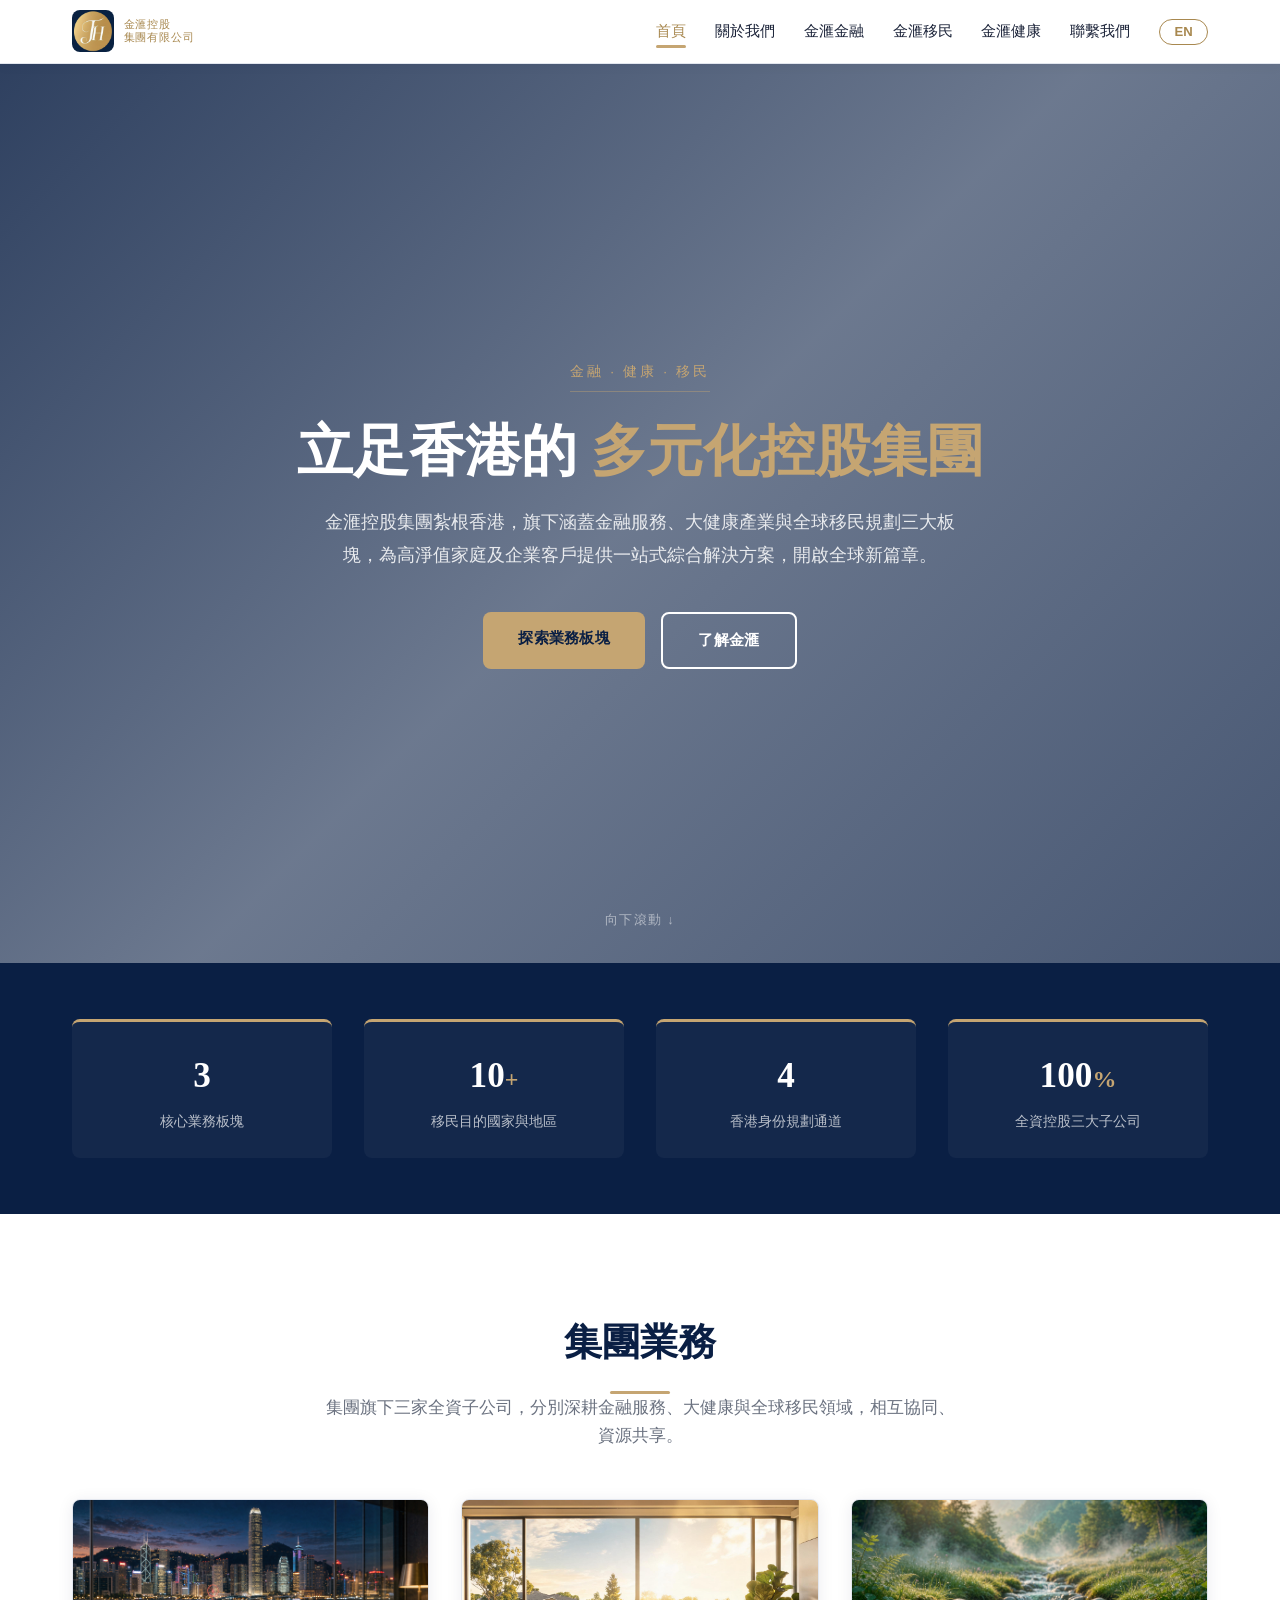
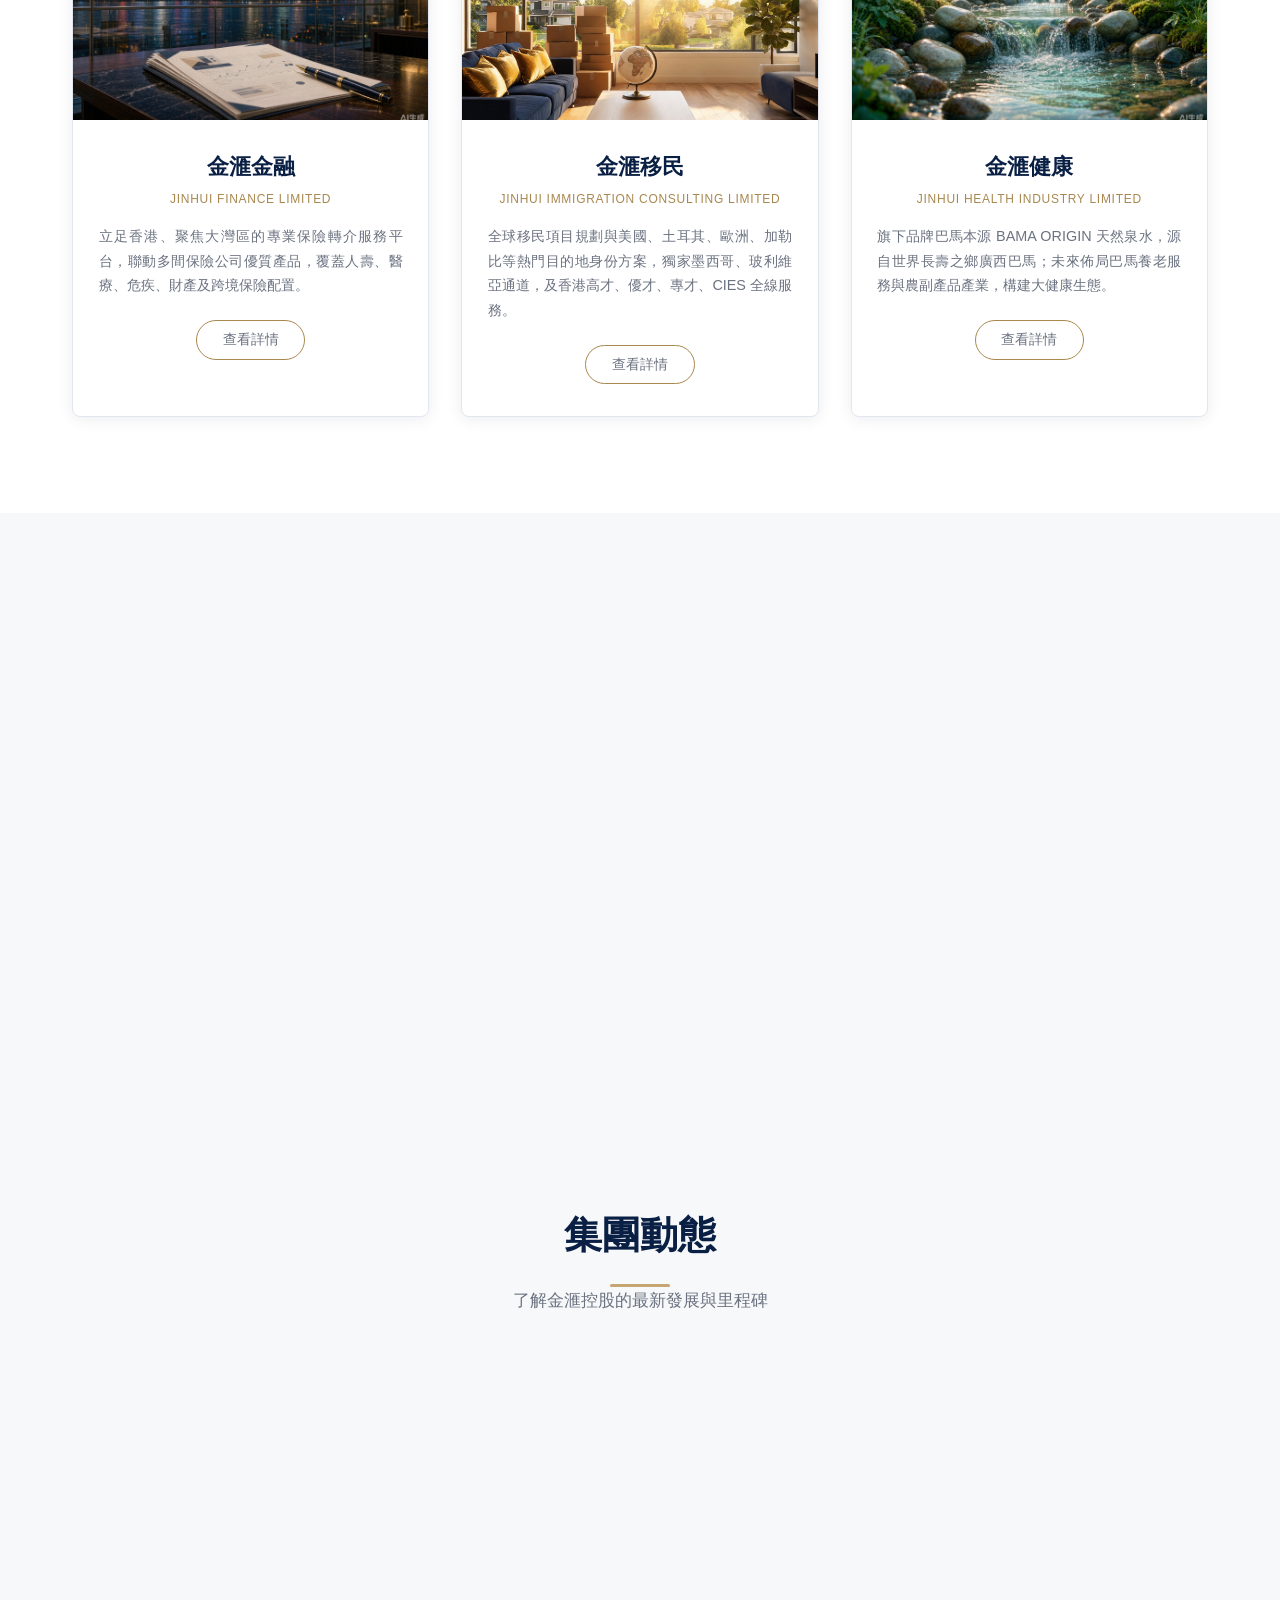
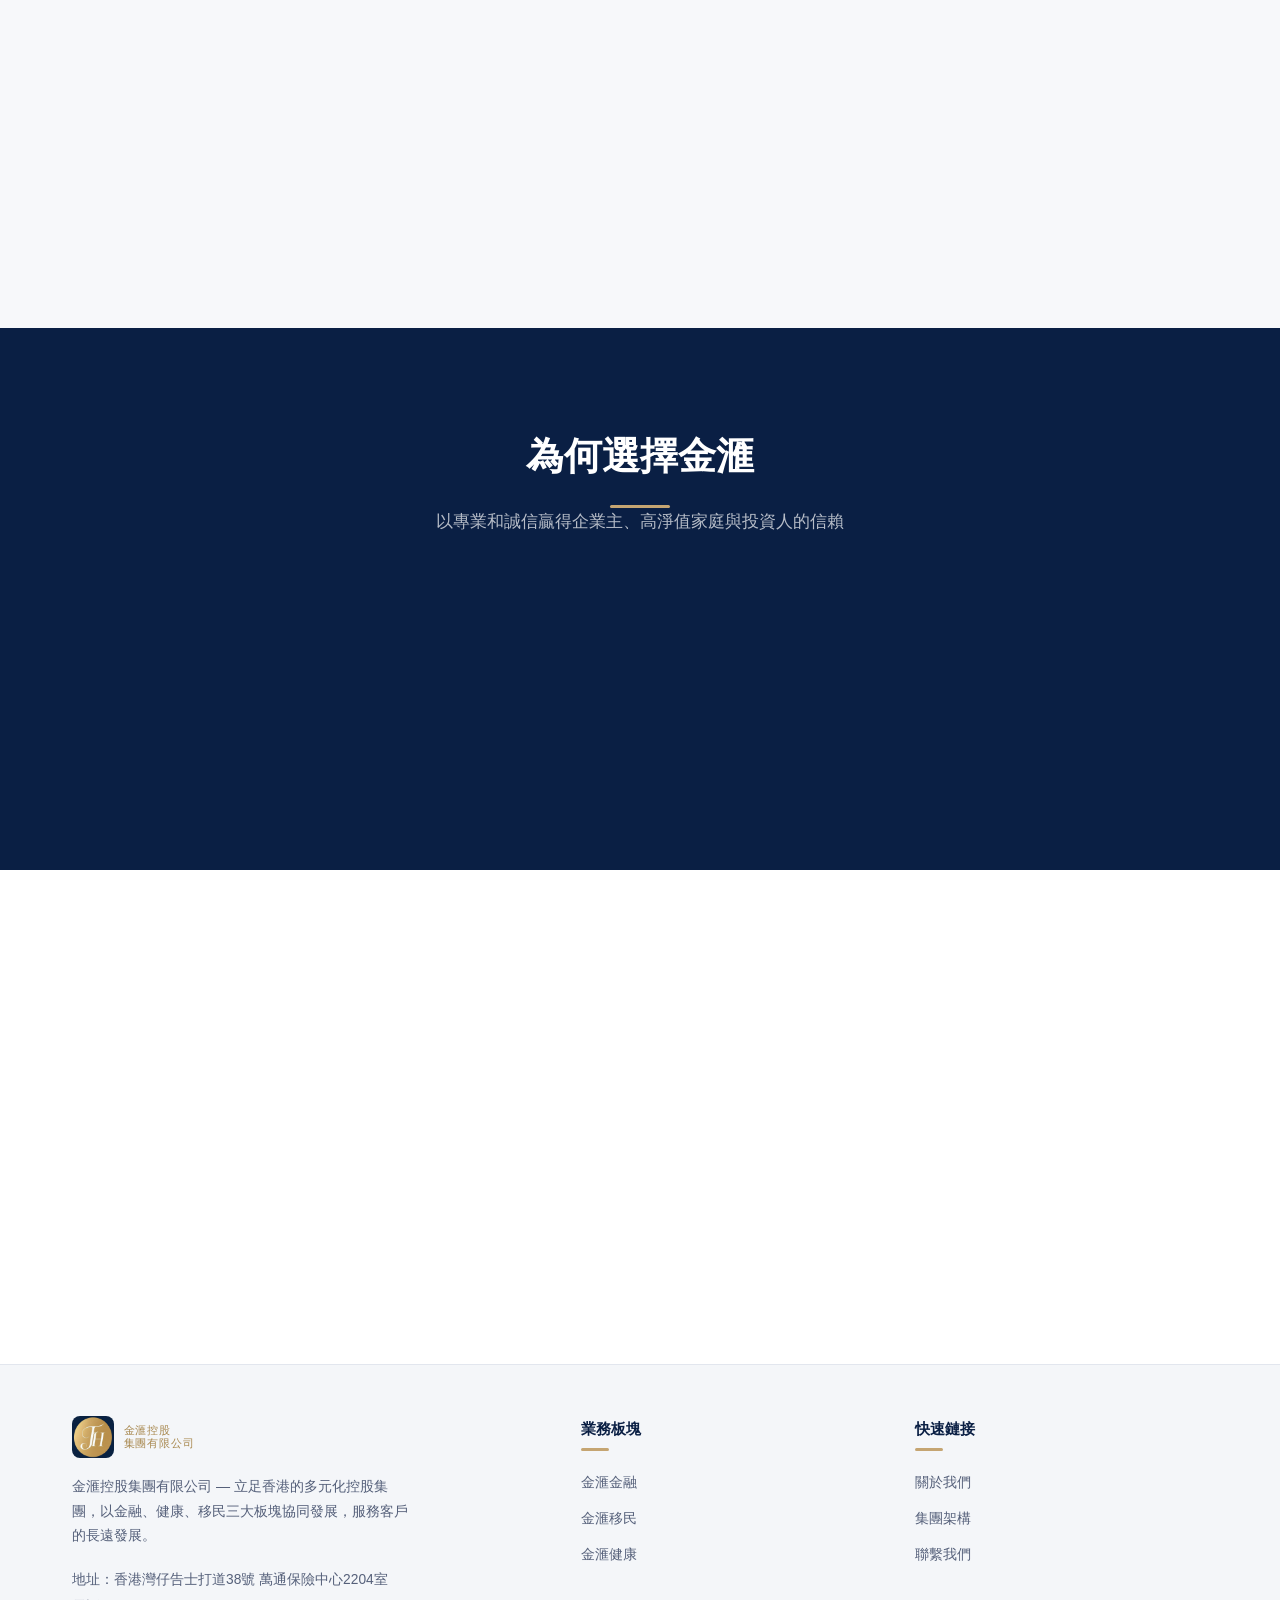
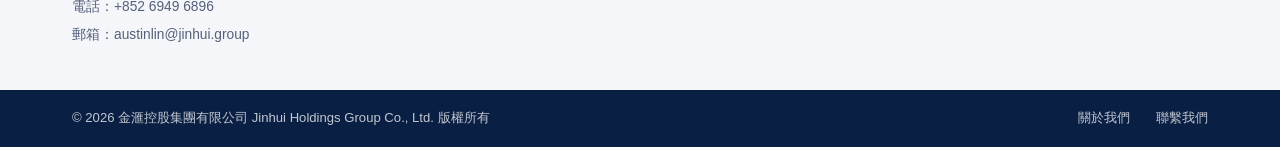
==== index.html @ 1ef228b9 "feat: publish Jinhui Holdings corporate website Prepare the static site and custom-domain metadata f" ====
<!DOCTYPE html>
<html lang="zh-Hant" data-page-node-id="uGLa8tDLv6JoZlvTB8AMce">
<head data-page-node-id="sIThZr8ykUpXC6lJ5E6RTd">
<meta charset="UTF-8" data-page-node-id="OpcuFW7RSFsx7SazGzIePN">
<meta name="viewport" content="width=device-width, initial-scale=1.0" data-page-node-id="iFsOTmeoAn18Ee1J8ocRSH">
<title>金滙控股集團有限公司 Jinhui Holdings Group Co., Ltd</title>
<meta name="description" content="金滙控股集團 — 立足香港的多元化控股集團，業務涵蓋金融服務、大健康產業與全球移民規劃三大板塊。" data-page-node-id="toqdz9mCPN5pNHMseSNE9O">
<link rel="stylesheet" href="css/style.css" data-page-node-id="P69vdYE9tVbKrs77aWZ13M">
<link rel="icon" type="image/png" sizes="32x32" href="assets/favicon-32.png">
<link rel="icon" type="image/png" sizes="64x64" href="assets/favicon-64.png">
<link rel="apple-touch-icon" href="assets/apple-touch-icon.png">
</head>
<body data-page-node-id="xwM1LzNZAEJGOUsFLOiJhd">

<nav id="navbar" data-page-node-id="5AGAqA4NEm65fIRV4eqYa8">
  <div class="nav-inner" data-page-node-id="Q4SFG142i09sMaBSEH30yJ">
    <a href="index.html" class="logo" data-page-node-id="TWxOGmI8LuBp9HWwwAEkdD">
      <div class="logo-icon" data-page-node-id="tERaWAt8GdGIelnK71XPI1"><img src="assets/logo-emblem.png" alt="JH"></div>
      <div class="logo-text" data-page-node-id="d1RWGmSPQUZA1JxnPerfBv">
        <span data-zh="金滙控股" data-en="Jinhui Holdings" data-page-node-id="Bzpf0Xbw1pGz30rTTZ1tq6">金滙控股</span>
        <span data-zh="集團有限公司" data-en="GROUP CO., LIMITED" data-page-node-id="AAqKoHzroIvZ4HREJlAhbs">集團有限公司</span>
      </div>
    </a>
    <ul class="nav-links" id="navLinks" data-page-node-id="4bba9GugNqxRmXWdblFXL6">
      <li data-page-node-id="Gyc3gZGV0AATTy3pELWboX"><a href="index.html" class="active" data-zh="首頁" data-en="Home" data-page-node-id="lERYRIFpwZZwLcZ80Eagep">首頁</a></li>
      <li data-page-node-id="McOYcMztBRG4FgfES4bHiW"><a href="about.html" data-zh="關於我們" data-en="About" data-page-node-id="yjTdoGD6CKMfmxgTtablPI">關於我們</a></li>
      <li data-page-node-id="Q6eUwrictcIhRH6MilZlx4"><a href="finance.html" data-zh="金滙金融" data-en="Finance" data-page-node-id="WYh9iXsNaxNlvlrwwcopiz">金滙金融</a></li>
      <li data-page-node-id="teoqAwb85GsWuSbt01ZzoL"><a href="immigration.html" data-zh="金滙移民" data-en="Immigration" data-page-node-id="vE4VD9sTIjKJqoUPW5JdB6">金滙移民</a></li>
      <li data-page-node-id="WttsfGX0ZyxirltUWH2AbH"><a href="health.html" data-zh="金滙健康" data-en="Health" data-page-node-id="s4VMbYRdYYF9AYMysC8ag8">金滙健康</a></li>
      <li data-page-node-id="WXC45KPKWBMsQKvRyI1X9W"><a href="contact.html" data-zh="聯繫我們" data-en="Contact" data-page-node-id="fUmw6im7VJ7iQRplTzsQhI">聯繫我們</a></li>
      <li data-page-node-id="KM0Geu5HhPQiLOjLUE5gn1"><button class="lang-toggle" id="langToggle" data-page-node-id="52OU34H12t0mblrQGDoVsJ">EN</button></li>
    </ul>
    <button class="mobile-menu-btn" id="mobileBtn" data-page-node-id="TJ9jw9v3L0fKvtSz02DifR">☰</button>
  </div>
</nav>

<!-- Hero -->
<section class="hero" id="hero" data-page-node-id="gAgbFLXllFgAwEmzysfxH7">
  <div class="hero-bg" data-page-node-id="5hsh4pV781MefE4OLlXWn8"></div>
  <div class="hero-overlay" data-page-node-id="s4jA4yh4eR8WhWmRWQaxpb"></div>
  <div class="hero-content" data-page-node-id="7sOBhrDiX2CahmVT51MfrN">
    <div class="hero-tag" data-zh="金融 · 健康 · 移民" data-en="Finance · Health · Immigration" data-page-node-id="6Yet9OhuRmNTpu2uE9GiDW">金融 · 健康 · 移民</div>
    <h1 data-page-node-id="Vt22zOlSnWPy5oG2VElMHp">
      <span data-zh="立足香港的" data-en="Your Trusted" data-page-node-id="poQWMjtQsGIZMP7Jz1bgQo">立足香港的</span>
      <span class="gold-text" data-zh="多元化控股集團" data-en="Diversified Group" data-page-node-id="0UPw2GwHfIxXhL7ZNPZrO7">多元化控股集團</span>
    </h1>
    <p data-zh="金滙控股集團紮根香港，旗下涵蓋金融服務、大健康產業與全球移民規劃三大板塊，為高淨值家庭及企業客戶提供一站式綜合解決方案，開啟全球新篇章。" data-en="Rooted in Hong Kong, Jinhui Holdings Group spans three core sectors — financial services, health industry, and global immigration planning — delivering one-stop solutions for high-net-worth families and enterprises." data-page-node-id="kAa15uJbPraBPVLpvPZhPI">
      金滙控股集團紮根香港，旗下涵蓋金融服務、大健康產業與全球移民規劃三大板塊，為高淨值家庭及企業客戶提供一站式綜合解決方案，開啟全球新篇章。
    </p>
    <div class="hero-btns" data-page-node-id="aaPBHgqCfF0iRK429fGa2W">
      <a href="#sectors" class="btn btn-gold" data-zh="探索業務板塊" data-en="Our Business" data-page-node-id="UhBYCVewuUcpwWYAAuV0cN">探索業務板塊</a>
      <a href="about.html" class="btn btn-outline" data-zh="了解金滙" data-en="About Us" data-page-node-id="CUCQzTfCxfKJuO6NpBu1t1">了解金滙</a>
    </div>
  </div>
  <div class="hero-scroll" data-zh="向下滾動 ↓" data-en="Scroll Down ↓" data-page-node-id="WLLIobnfd5rVxAl5Eb8J9R">向下滾動 ↓</div>
</section>

<!-- Stats -->
<section class="stats-band" data-page-node-id="Mkw6FIG5iAWXw9JL7kTHDb">
  <div class="container" data-page-node-id="lzGdJkehgqP3LRVNbkudiz">
    <div class="stats-grid" data-page-node-id="bcYxFzRUAkxKSjPUAuyTMq">
      <div class="stat-item fade-up" data-page-node-id="CtZ99CYJPvJJFqDTofOmbu">
        <div class="stat-num" data-page-node-id="FTus3woA6pXTCA2UYWkszR">3</div>
        <div class="stat-label" data-zh="核心業務板塊" data-en="Core Business Sectors" data-page-node-id="9qS82adkJjL2rW1QkADCd0">核心業務板塊</div>
      </div>
      <div class="stat-item fade-up" data-page-node-id="fIwPrNKYtGv9ogI18QAQ4r">
        <div class="stat-num" data-page-node-id="kkv2fqpgoJHA4bTDBuKH4Y">10<span data-page-node-id="uP3dObCF6JKAFLv6jG3nSA">+</span></div>
        <div class="stat-label" data-zh="移民目的國家與地區" data-en="Immigration Destinations" data-page-node-id="h8DkYEMhHWllcsFvnQCTCr">移民目的國家與地區</div>
      </div>
      <div class="stat-item fade-up" data-page-node-id="TrlHycfGwbtTzd1E20rA32">
        <div class="stat-num" data-page-node-id="nIvgZEUziqwOCrrVa21chv">4</div>
        <div class="stat-label" data-zh="香港身份規劃通道" data-en="Hong Kong Identity Routes" data-page-node-id="jOURpp7RaSQWzBr039ISSy">香港身份規劃通道</div>
      </div>
      <div class="stat-item fade-up" data-page-node-id="04cE2qziUB3TcGcilxUCQ4">
        <div class="stat-num" data-page-node-id="WwiyaI3bEF29JEBzZ7Dn2k">100<span data-page-node-id="wSjIHezmXC7dFkof7ywTSB">%</span></div>
        <div class="stat-label" data-zh="全資控股三大子公司" data-en="Wholly-Owned Subsidiaries" data-page-node-id="doSFaOkAhjy2OMK1zMi6bu">全資控股三大子公司</div>
      </div>
    </div>
  </div>
</section>

<!-- 三大板塊（金控式業務圖卡） -->
<section class="section" id="sectors" data-page-node-id="NoJ7XpeUqaE9fGV0SBKz70">
  <div class="container" data-page-node-id="tTSa78fAkENHBXWdPs4t8d">
    <h2 class="section-title" data-zh="集團業務" data-en="Our Business" data-page-node-id="UZXBW9TSX9ULsKygIn1pnv">集團業務</h2>
    <div class="gold-line" data-page-node-id="5HHF83j16RJcBQwLaLirqh"></div>
    <p class="section-subtitle" data-zh="集團旗下三家全資子公司，分別深耕金融服務、大健康與全球移民領域，相互協同、資源共享。" data-en="Three wholly-owned subsidiaries, each a specialist in its field — finance, health, and global immigration — working in synergy." data-page-node-id="k0ZGmyo8TzbTBsbObYqG9G">
      集團旗下三家全資子公司，分別深耕金融服務、大健康與全球移民領域，相互協同、資源共享。
    </p>
    <div class="grid-3" data-page-node-id="L7aSxys3ZUw3ZF0CRRDTPD">
      <a href="finance.html" class="sector-card fade-up" data-page-node-id="OpHfPq5IBvgbtjxh6dTv1W">
        <div class="sector-img" data-page-node-id="EprNqJ7KzbC5JFyStgJgQu"><img src="assets/sector_finance.jpg" alt="金滙金融" data-page-node-id="rwMaFH1TatbcS5TrXdPNaF"></div>
        <div class="sector-body" data-page-node-id="K4OvFdFPBvwLuNXu0qkxSp">
          <h3 data-zh="金滙金融" data-en="Jinhui Finance" data-page-node-id="hZPbMiqDq9NUDBlgFZPpUp">金滙金融</h3>
          <div class="sub-en" data-page-node-id="EiwBtiuQT1rl9CWHnkf6WZ">JINHUI FINANCE LIMITED</div>
          <p data-zh="立足香港、聚焦大灣區的專業保險轉介服務平台，聯動多間保險公司優質產品，覆蓋人壽、醫療、危疾、財產及跨境保險配置。" data-en="A professional insurance referral platform rooted in Hong Kong and focused on the Greater Bay Area, covering life, medical, critical illness, property, and cross-border insurance." data-page-node-id="PDuMkfxsltiLxJH2gj4Gzd">
            立足香港、聚焦大灣區的專業保險轉介服務平台，聯動多間保險公司優質產品，覆蓋人壽、醫療、危疾、財產及跨境保險配置。
          </p>
          <span class="sector-btn" data-zh="查看詳情" data-en="View Details" data-page-node-id="R7QOTJArGf3XzxaCYNsajy">查看詳情</span>
        </div>
      </a>
      <a href="immigration.html" class="sector-card fade-up" data-page-node-id="grgFTv5xbxlp5yP0ucAcaA">
        <div class="sector-img" data-page-node-id="htdo1WrlC1pxvrNekCWEBm"><img src="assets/sector_immigration.jpg" alt="金滙移民" data-page-node-id="Va85eevVwXjbZtJ5Vr7odg"></div>
        <div class="sector-body" data-page-node-id="Cgykhw0Xw9itpWY9iPxzl4">
          <h3 data-zh="金滙移民" data-en="Jinhui Immigration" data-page-node-id="Ymtaw6gbagv5w7k0Mv1LCH">金滙移民</h3>
          <div class="sub-en" data-page-node-id="i6byFl2073P3ecz8GuIFcE">JINHUI IMMIGRATION CONSULTING LIMITED</div>
          <p data-zh="全球移民項目規劃與美國、土耳其、歐洲、加勒比等熱門目的地身份方案，獨家墨西哥、玻利維亞通道，及香港高才、優才、專才、CIES 全線服務。" data-en="Global immigration programs covering the US, Turkey, Europe, and the Caribbean, exclusive Mexico and Bolivia routes, plus full Hong Kong talent schemes including Top Talent, QMAS, ASM, and CIES." data-page-node-id="s7InoSVVQzlAoW70C5ISgI">
            全球移民項目規劃與美國、土耳其、歐洲、加勒比等熱門目的地身份方案，獨家墨西哥、玻利維亞通道，及香港高才、優才、專才、CIES 全線服務。
          </p>
          <span class="sector-btn" data-zh="查看詳情" data-en="View Details" data-page-node-id="k8TUFlTsZr4lQ99GOvFjaL">查看詳情</span>
        </div>
      </a>
      <a href="health.html" class="sector-card fade-up" data-page-node-id="880h1WWQq3U72T85GtHSax">
        <div class="sector-img" data-page-node-id="kokXNr5f52hAKnSBBreWxf"><img src="assets/sector_health.jpg" alt="金滙健康" data-page-node-id="kpzwJiqjwt6Fb4LMMvGWXB"></div>
        <div class="sector-body" data-page-node-id="8EFJdtN9j8dRySwjnoup2S">
          <h3 data-zh="金滙健康" data-en="Jinhui Health" data-page-node-id="2vLAGQ1gVcN3v4vgS52Lui">金滙健康</h3>
          <div class="sub-en" data-page-node-id="xXQUAg3A5yF7VPVDJ8IUva">JINHUI HEALTH INDUSTRY LIMITED</div>
          <p data-zh="旗下品牌巴馬本源 BAMA ORIGIN 天然泉水，源自世界長壽之鄉廣西巴馬；未來佈局巴馬養老服務與農副產品產業，構建大健康生態。" data-en="Home of BAMA ORIGIN natural spring water from Bama, Guangxi — the world's longevity village. Building a comprehensive health ecosystem with elderly care and local produce." data-page-node-id="Azhrt5jr4vzb4R7iYAg1bQ">
            旗下品牌巴馬本源 BAMA ORIGIN 天然泉水，源自世界長壽之鄉廣西巴馬；未來佈局巴馬養老服務與農副產品產業，構建大健康生態。
          </p>
          <span class="sector-btn" data-zh="查看詳情" data-en="View Details" data-page-node-id="reeckwBWkfOFw3EgsxMdW8">查看詳情</span>
        </div>
      </a>

    </div>
  </div>
</section>

<!-- 關於金滙 -->
<section class="section about" id="about" data-page-node-id="3EihVSI54hDnQGep3TqXlx">
  <div class="container" data-page-node-id="kQre83oMFMKIBeRiP1V08n">
    <div class="about-grid" data-page-node-id="7txOCul0tjzLzP31VIVRNC">
      <div class="about-img fade-up" data-page-node-id="21sLdcBwtz35fFonywCncP">
        <img src="assets/about_2240x1680.jpg" alt="Jinhui Holdings" data-page-node-id="nk8K9DHPcxDZFMWEXKOk2A">
      </div>
      <div class="about-text fade-up" data-page-node-id="pmjb0BER2uDuCUcS3QYntF">
        <h2 data-zh="關於金滙控股" data-en="About Jinhui Holdings" data-page-node-id="mQny2F0MxATmEUgocHq72c">關於金滙控股</h2>
        <div class="gold-line" style="margin-left:0;" data-page-node-id="j62KCMdyjwufVvFawmniFE"></div>
        <p data-zh="金滙控股集團有限公司總部位於香港，是一家多元化控股集團，全資控股金滙金融、金滙移民諮詢、金滙健康產業三大子公司，實現統一戰略、專業經營。" data-en="Headquartered in Hong Kong, Jinhui Holdings Group Co., Ltd is a diversified holding group wholly owning three subsidiaries — Jinhui Finance, Jinhui Immigration Consulting, and Jinhui Health Industry." data-page-node-id="7x8IRaD0zVwjjHynUVGFx2">
          金滙控股集團有限公司總部位於香港，是一家多元化控股集團，全資控股金滙金融、金滙移民諮詢、金滙健康產業三大子公司，實現統一戰略、專業經營。
        </p>
        <p data-zh="我們以金融保障財富、以健康守護生活、以移民連接世界，秉持「誠信為本、專業至上」的服務理念，為客戶創造長遠價值。" data-en="Safeguarding wealth through finance, protecting life through health, and connecting the world through immigration — guided by integrity and professionalism to create lasting value." data-page-node-id="xsd9jEkEEMzHOWnoNEnJzh">
          我們以金融保障財富、以健康守護生活、以移民連接世界，秉持「誠信為本、專業至上」的服務理念，為客戶創造長遠價值。
        </p>
        <a href="about.html" class="btn btn-navy" style="margin-top:1rem;" data-zh="更多關於集團" data-en="More About Us" data-page-node-id="DaFUe5EJZ1I6hXss0BB8a0">更多關於集團</a>
      </div>
    </div>
  </div>
</section>

<!-- 集團動態 -->
<section class="section news-section" data-page-node-id="TSLoqD3UF6dURo894AH8zp">
  <div class="container" data-page-node-id="lrCmtY3oU2zHeFD7ExJtkt">
    <h2 class="section-title" data-zh="集團動態" data-en="Group News" data-page-node-id="RqTM9CRkCvbRcKue7nFrKJ">集團動態</h2>
    <div class="gold-line" data-page-node-id="GkDCI5MAxccXCQCQHKy1ja"></div>
    <p class="section-subtitle" data-zh="了解金滙控股的最新發展與里程碑" data-en="Stay updated with the latest developments and milestones of Jinhui Holdings" data-page-node-id="osEdq20WHIo1By1Is82zDW">了解金滙控股的最新發展與里程碑</p>
    <div class="news-grid" data-page-node-id="lOK6a5jmxBknWDGlMDlAdB">
      <a href="javascript:void(0);" class="news-feature fade-up" data-page-node-id="ZV68MyDjSzXTwe8PqS9t7T">
        <div class="news-img" data-page-node-id="vuN8UJjlAXk7FI56r52gZL"><img src="assets/sector_finance.jpg" alt="集團動態" data-page-node-id="M89XbzGvtAmH05WYCurCD0"></div>
        <div class="news-body" data-page-node-id="1WN4g17ydybnHyjaMvoxas">
          <span class="news-date" data-page-node-id="CW3iYF5XJQ1bNc0968PYub">2026-09-01</span>
          <h3 data-zh="金滙控股集團官方網站全新上線，三大板塊協同發展戰略全面呈現" data-en="Jinhui Holdings Group Official Website Launched, Presenting the Three-Sector Synergy Strategy" data-page-node-id="9T9bDGT4kgOwgwpo40hexi">金滙控股集團官方網站全新上線，三大板塊協同發展戰略全面呈現</h3>
          <p data-zh="金滙控股集團官方網站正式改版上線，全面呈現金融服務、大健康產業與全球移民規劃三大板塊的業務佈局與協同發展戰略。" data-en="The official website of Jinhui Holdings Group has been fully revamped, presenting the business layout and synergy strategy across finance, health, and immigration sectors." data-page-node-id="IECjGu6upPcCnKZgy6NZR3">
            金滙控股集團官方網站正式改版上線，全面呈現金融服務、大健康產業與全球移民規劃三大板塊的業務佈局與協同發展戰略。
          </p>
        </div>
      </a>
      <div class="news-list fade-up" data-page-node-id="jCW0jW1eTl0X2BhYgpenyI">
        <a href="javascript:void(0);" class="news-item" data-page-node-id="yhTJXP3TvNfdfhaYkAgjMK">
          <span class="news-item-date" data-page-node-id="ydAfyjB5v5jGXJAfr4kQoz"><b data-page-node-id="buL3zQEHHpaO9KrOnEEcOb">08</b>2026-08</span>
          <span class="news-item-title" data-zh="巴馬本源 BAMA ORIGIN 天然泉水品牌正式發布，開啟大健康產業佈局" data-en="BAMA ORIGIN Natural Spring Water Brand Officially Launched, Kicking Off the Health Industry Layout" data-page-node-id="GFw3IZcahpKxyoABjA6c6u">巴馬本源 BAMA ORIGIN 天然泉水品牌正式發布，開啟大健康產業佈局</span>
        </a>
        <a href="javascript:void(0);" class="news-item" data-page-node-id="psR40tAp9zntX36kFYstmL">
          <span class="news-item-date" data-page-node-id="DCw0B4EuEtleXB0TGUxWZb"><b data-page-node-id="ibQ2YcA5aJ1FbEiqRoeMbX">07</b>2026-07</span>
          <span class="news-item-title" data-zh="香港 CIES 新資本投資者入境計劃服務通道全面開通" data-en="Full Launch of Hong Kong CIES (New Capital Investment Entrant Scheme) Service Channel" data-page-node-id="MBLa6PEDOJFCNl3y2H5jXB">香港 CIES 新資本投資者入境計劃服務通道全面開通</span>
        </a>
        <a href="javascript:void(0);" class="news-item" data-page-node-id="9iuDvQvbFfPLmd2ukWo4gD">
          <span class="news-item-date" data-page-node-id="CDNGf6cOjZqmou4IRVtUyG"><b data-page-node-id="yDwF8fW3l9mVZyumf0Fj66">06</b>2026-06</span>
          <span class="news-item-title" data-zh="金滙移民獨家墨西哥、玻利維亞移民通道正式對外開放" data-en="Exclusive Mexico and Bolivia Immigration Channels Now Open to Clients" data-page-node-id="iRN3bCgGiLJolpQE1PZTUA">金滙移民獨家墨西哥、玻利維亞移民通道正式對外開放</span>
        </a>
        <a href="javascript:void(0);" class="news-item" data-page-node-id="yYhlQ6aZZdKlkqHxqkUItR">
          <span class="news-item-date" data-page-node-id="iYoGXxFk5p9U7of5sAE0YE"><b data-page-node-id="uBoG4JvsFukRU1pP0WEkOE">05</b>2026-05</span>
          <span class="news-item-title" data-zh="金滙金融與多家國際保險公司達成戰略合作，跨境保險配置服務全面升級" data-en="Jinhui Finance Signs Strategic Partnerships with International Insurers, Upgrading Cross-Border Insurance Services" data-page-node-id="CNK2yv7rA06wr6qVk8D7Mz">金滙金融與多家國際保險公司達成戰略合作，跨境保險配置服務全面升級</span>
        </a>
      </div>
    </div>
  </div>
</section>

<!-- 為何選擇金滙 -->
<section class="section why" data-page-node-id="vSiSsiBt0w9dRCsHhOw5cF">
  <div class="container" data-page-node-id="MWj0qDoIjG3dabboCXytH1">
    <h2 class="section-title" data-zh="為何選擇金滙" data-en="Why Choose Jinhui" data-page-node-id="A1kIMVTsxRdz3Q10PxmU0T">為何選擇金滙</h2>
    <div class="gold-line" data-page-node-id="iAG3GMbpXJlK6EbBLfLE0f"></div>
    <p class="section-subtitle" data-zh="以專業和誠信贏得企業主、高淨值家庭與投資人的信賴" data-en="Earning the trust of entrepreneurs, HNW families, and investors through expertise and integrity" data-page-node-id="ti1cep4qcpfRfHaPQwAksi">
      以專業和誠信贏得企業主、高淨值家庭與投資人的信賴
    </p>
    <div class="why-grid" data-page-node-id="bJhgnilMxW7rdmkZhHmpOn">
      <div class="why-item fade-up" data-page-node-id="Li0Cak53En7EOEVDMMDIc1">
        <div class="why-icon" data-page-node-id="B1qQWldWHbO4FKBV1eYNbe">
          <svg viewBox="0 0 24 24" fill="none" stroke="#c5a572" stroke-width="1.5" data-page-node-id="7cAqsyRPNry7CHlXBLr7tq"><path d="M17 21v-2a4 4 0 00-4-4H5a4 4 0 00-4 4v2" data-page-node-id="RUV1VwL8SDS9LXAeCt2zRy"></path><circle cx="9" cy="7" r="4" data-page-node-id="Gv0s9zQ3BaNLddiBudbnrl"></circle><path d="M23 21v-2a4 4 0 00-3-3.87M16 3.13a4 4 0 010 7.75" data-page-node-id="Kb1L28jfYCTecad97XzBTW"></path></svg>
        </div>
        <h3 data-zh="資深專業團隊" data-en="Senior Expert Team" data-page-node-id="KEQoCa9OHmvKI3n8Zn56wo">資深專業團隊</h3>
        <p data-zh="匯聚金融、保險、移民、健康產業資深從業者，平均從業經驗超過10年，精準把握行業政策與市場趨勢。" data-en="Seasoned professionals from finance, insurance, immigration, and health industries with over 10 years of average experience." data-page-node-id="qT6ouOwacoB74Pd2LZ3FA4">
          匯聚金融、保險、移民、健康產業資深從業者，平均從業經驗超過10年，精準把握行業政策與市場趨勢。
        </p>
      </div>
      <div class="why-item fade-up" data-page-node-id="bHFvCmNgvyG08kNqKvkAgU">
        <div class="why-icon" data-page-node-id="Rte8O46eq3m6DQ4ZQUb1B5">
          <svg viewBox="0 0 24 24" fill="none" stroke="#c5a572" stroke-width="1.5" data-page-node-id="D1pEpaY1dG8737SvTmnxPQ"><path d="M22 11.08V12a10 10 0 11-5.93-9.14" data-page-node-id="u3VplCNg1qUZF1yjvUvyUW"></path><path d="M22 4L12 14.01l-3-3" data-page-node-id="IxBsGDRsFZGqP6to5GoyOu"></path></svg>
        </div>
        <h3 data-zh="一站式全流程" data-en="One-Stop Full Service" data-page-node-id="QJViaQDbqzBH8WKhyIOBYL">一站式全流程</h3>
        <p data-zh="從保險配置、健康生活到身份規劃與海外安家，三大板塊無縫銜接，免去多方協調的繁瑣。" data-en="From insurance, healthy living, to identity planning and overseas settlement — three sectors seamlessly integrated." data-page-node-id="DeiUCTnbpFIleiwI0nPpxp">
          從保險配置、健康生活到身份規劃與海外安家，三大板塊無縫銜接，免去多方協調的繁瑣。
        </p>
      </div>
      <div class="why-item fade-up" data-page-node-id="35xe3lMhTyMF19gvOMuYaO">
        <div class="why-icon" data-page-node-id="f6oVsfCDYGKx9IMI7sqMd6">
          <svg viewBox="0 0 24 24" fill="none" stroke="#c5a572" stroke-width="1.5" data-page-node-id="pQbPe7YFV3ebxH3XWVrlw9"><path d="M12 22s8-4 8-10V5l-8-3-8 3v7c0 6 8 10 8 10z" data-page-node-id="YAeR3OvuKF7gYLf6gsoFK3"></path><path d="M9 12l2 2 4-4" data-page-node-id="iAiEANyjqCxoqF9sxS5CDd"></path></svg>
        </div>
        <h3 data-zh="隱私安全保障" data-en="Privacy &amp; Security" data-page-node-id="LrhHQZS31Ld4cSeiQ4eOGF">隱私安全保障</h3>
        <p data-zh="嚴格遵循香港及國際隱私保護法規，所有客戶資料均採用銀行級加密存儲，全方位守護您的信息安全。" data-en="Strictly complying with Hong Kong and international privacy regulations, with bank-grade encryption safeguarding all client data." data-page-node-id="dD563PiryvTCryhZpBcNsT">
          嚴格遵循香港及國際隱私保護法規，所有客戶資料均採用銀行級加密存儲，全方位守護您的信息安全。
        </p>
      </div>
    </div>
  </div>
</section>

<!-- CTA -->
<section class="section" data-page-node-id="XtKF9kJsHwaQb6Z2EHGl3g">
  <div class="container" data-page-node-id="ruW1hOmBC3rRGJoITSLq6Z">
    <div class="cta-band fade-up" data-page-node-id="s9xh9gwpwE9y8RkJqgTlnq">
      <h2 data-zh="開啟您的全球資產與生活規劃" data-en="Start Your Global Planning Today" data-page-node-id="ok16pkutKDmE1TdTrZYF1f">開啟您的全球資產與生活規劃</h2>
      <p data-zh="無論財富保障、健康生活還是身份規劃，金滙控股為您提供專業、透明、定制化的一站式服務。" data-en="Whether wealth protection, healthy living, or identity planning — Jinhui provides professional, transparent, tailored one-stop services." data-page-node-id="Ub1o7n1KvWouFQqBNnPdiL">
        無論財富保障、健康生活還是身份規劃，金滙控股為您提供專業、透明、定制化的一站式服務。
      </p>
      <a href="contact.html" class="btn btn-gold" data-zh="免費諮詢" data-en="Free Consultation" data-page-node-id="O6GgKiTPhDUwGNarhDalH5">免費諮詢</a>
    </div>
  </div>
</section>

<footer class="site-footer" data-page-node-id="6wJ6P40ZMtrJFVUXhW81m7">
  <div class="container" data-page-node-id="1gPmoXLtdDLB2C3CIV4z9f">
    <div class="footer-grid" data-page-node-id="LXoDosQacA9jV0FZMCnRT6">
      <div class="footer-brand" data-page-node-id="7mS1cGLjbfD3vEEjnGGc0p">
        <a href="index.html" class="logo" data-page-node-id="11INyiksBIba1qDjZ0zVW1">
          <div class="logo-icon" data-page-node-id="EhyXKMBhINTeoEjXiX3zAJ"><img src="assets/logo-emblem.png" alt="JH"></div>
          <div class="logo-text" data-page-node-id="4GHTHCRJrOjq4HRS2c5Fvr">
            <span data-zh="金滙控股" data-en="Jinhui Holdings" data-page-node-id="XmeA8dtMDcb672ee9XX6Tj">金滙控股</span>
            <span data-zh="集團有限公司" data-en="GROUP CO., LIMITED" data-page-node-id="JUsMBbR18bnGWPF7FbLDeu">集團有限公司</span>
          </div>
        </a>
        <p data-zh="金滙控股集團有限公司 — 立足香港的多元化控股集團，以金融、健康、移民三大板塊協同發展，服務客戶的長遠發展。" data-en="Jinhui Holdings Group Co., Ltd — a Hong Kong-based diversified holding group across finance, health, and immigration sectors." data-page-node-id="jlyKsu6VJ9oXjZZezNEbI3">
          金滙控股集團有限公司 — 立足香港的多元化控股集團，以金融、健康、移民三大板塊協同發展，服務客戶的長遠發展。
        </p>
        <ul class="footer-contact" data-page-node-id="eewNlmSSV4NhMstJMzAmDt">
          <li data-zh="地址：香港灣仔告士打道38號 萬通保險中心2204室" data-en="Address: Unit 2204, YF Life Centre, 38 Gloucester Road, Wan Chai, HK" data-page-node-id="PAXfx0XCP1IJv2CS9FTTH2">地址：香港灣仔告士打道38號 萬通保險中心2204室</li>
          <li data-page-node-id="r22rn0PXszDFHerQiQn8pG"><a href="tel:+85269496896" data-zh="電話：+852 6949 6896" data-en="Tel: +852 6949 6896" data-page-node-id="abdSGJR1pBQdjFy6OLZqlR">電話：+852 6949 6896</a></li>
          <li data-page-node-id="aw0XO6oWyTWQ8BJ3RX0SoE"><a href="mailto:austinlin@jinhui.group" data-zh="郵箱：austinlin@jinhui.group" data-en="Email: austinlin@jinhui.group" data-page-node-id="NfND09RsAaZixiEqQqnobm">郵箱：austinlin@jinhui.group</a></li>
        </ul>
      </div>
      <div class="footer-col" data-page-node-id="zHkCWekbT10bKyTMeWUg6f">
        <h4 data-zh="業務板塊" data-en="Business" data-page-node-id="i50oc0iFtnOcAiXvXJ7Djr">業務板塊</h4>
        <ul data-page-node-id="OxQIQZ6Hx3NDaHdvBbqyzC">
          <li data-page-node-id="4rNqWdICaEQZEOWZI27WzG"><a href="finance.html" data-zh="金滙金融" data-en="Jinhui Finance" data-page-node-id="EWL27WT2qqH5piYECbGKh6">金滙金融</a></li>
      <li data-page-node-id="BuX1hQIeKPBzSJNEOkUA5I"><a href="immigration.html" data-zh="金滙移民" data-en="Jinhui Immigration" data-page-node-id="pBW1PEPKTQf08DgaYtz38B">金滙移民</a></li>
      <li data-page-node-id="sK05m3NZpzt6235ZwSrelV"><a href="health.html" data-zh="金滙健康" data-en="Jinhui Health" data-page-node-id="oI6PdPlq12SvUIprJvgHli">金滙健康</a></li>
        </ul>
      </div>
      <div class="footer-col" data-page-node-id="WZ9ixrkdaImLeT4SeEQ5pA">
        <h4 data-zh="快速鏈接" data-en="Quick Links" data-page-node-id="TODvzsURXIyP9JFygnvk6D">快速鏈接</h4>
        <ul data-page-node-id="RUPt8JXrrqZo6CnNCrwIZZ">
          <li data-page-node-id="TESjuF8ur30HaTLACNbHrp"><a href="about.html" data-zh="關於我們" data-en="About Us" data-page-node-id="0j2qG6fWXa7HEx6pMGV9E4">關於我們</a></li>
          <li data-page-node-id="sJ04G6WiOuseuwoxbXqBhs"><a href="about.html#structure" data-zh="集團架構" data-en="Group Structure" data-page-node-id="byZNiVA8AMDKbH7Stqk8qL">集團架構</a></li>
          <li data-page-node-id="udWjviViMzzBu8HjhoAzAI"><a href="contact.html" data-zh="聯繫我們" data-en="Contact Us" data-page-node-id="j3OtPtEZOGEq4Oje063Lck">聯繫我們</a></li>
        </ul>
      </div>
    </div>
  </div>
  <div class="footer-bottom-bar" data-page-node-id="NdVkyURFx4ohgItwfu0Z6q">
    <div class="container footer-bottom-inner" data-page-node-id="GjjHWY4x8twZiDvEDy2QSd">
      <p data-zh="© 2026 金滙控股集團有限公司 Jinhui Holdings Group Co., Ltd. 版權所有" data-en="© 2026 Jinhui Holdings Group Co., Ltd. All Rights Reserved" data-page-node-id="XdzW672obKS6QqSN63nD7R">© 2026 金滙控股集團有限公司 Jinhui Holdings Group Co., Ltd. 版權所有</p>
      <div data-page-node-id="jrDyHFZdkvnCkcrVShljFk">
        <a href="about.html" data-zh="關於我們" data-en="About" data-page-node-id="ur0RJEsoFaKM1hrhMEftng">關於我們</a>
        <a href="contact.html" data-zh="聯繫我們" data-en="Contact" data-page-node-id="yCqECiQOsHIKpOH0wmkkPm">聯繫我們</a>
      </div>
    </div>
  </div>
</footer>

<script src="js/main.js"></script>
</body>
</html>
---- css/style.css ----
/* ============ 金滙控股集團 官網樣式（參照公司草稿設計體系） ============ */
@font-face {
  font-family: 'IBMPlexSerif';
  src: url('../assets/IBMPlexSerif-Regular.ttf') format('truetype');
  font-weight: 400;
}
@font-face {
  font-family: 'IBMPlexSerif';
  src: url('../assets/IBMPlexSerif-Bold.ttf') format('truetype');
  font-weight: 700;
}
@font-face {
  font-family: 'WorkSans';
  src: url('../assets/WorkSans-Regular.ttf') format('truetype');
  font-weight: 400;
}
@font-face {
  font-family: 'WorkSans';
  src: url('../assets/WorkSans-Bold.ttf') format('truetype');
  font-weight: 700;
}

:root {
  --navy: #0a1f44;
  --navy-light: #162a56;
  --navy-lighter: #1e3a6e;
  --gold: #c5a572;
  --gold-light: #d4b88a;
  --gold-dark: #a8884f;
  --bg: #ffffff;
  --bg2: #f7f8fa;
  --bg3: #eef1f6;
  --ink: #1a2238;
  --muted: #6b7280;
  --rule: #e2e6ee;
  --white: #ffffff;
  --font-serif: 'IBMPlexSerif', 'Songti SC', 'STSong', Georgia, serif;
  --font-sans: 'WorkSans', 'PingFang SC', 'Microsoft YaHei', -apple-system, 'Helvetica Neue', sans-serif;
  --max: 1200px;
  --radius: 8px;
  --shadow: 0 2px 16px rgba(10, 31, 68, 0.08);
  --shadow-lg: 0 8px 40px rgba(10, 31, 68, 0.12);
  --transition: 0.3s ease;
}

*, *::before, *::after { box-sizing: border-box; margin: 0; padding: 0; }
html { font-size: 16px; scroll-behavior: smooth; }
body {
  font-family: var(--font-sans);
  color: var(--ink);
  background: var(--bg);
  line-height: 1.7;
  overflow-x: hidden;
}

/* === Reusable === */
.container { max-width: var(--max); margin: 0 auto; padding: 0 2rem; }
.section { padding: 6rem 0; }
.section-title {
  font-family: var(--font-serif);
  font-size: 2.4rem;
  font-weight: 700;
  color: var(--navy);
  text-align: center;
  margin-bottom: 0.5rem;
}
.section-subtitle {
  text-align: center;
  color: var(--muted);
  font-size: 1.05rem;
  margin-bottom: 3rem;
  max-width: 640px;
  margin-left: auto;
  margin-right: auto;
}
.gold-line {
  width: 60px;
  height: 3px;
  background: var(--gold);
  margin: 1rem auto 0;
  border-radius: 2px;
}
.btn {
  display: inline-block;
  padding: 0.85rem 2.2rem;
  font-family: var(--font-sans);
  font-size: 0.95rem;
  font-weight: 700;
  border-radius: var(--radius);
  cursor: pointer;
  transition: var(--transition);
  text-decoration: none;
  border: none;
  letter-spacing: 0.02em;
}
.btn-gold { background: var(--gold); color: var(--navy); }
.btn-gold:hover { background: var(--gold-dark); color: var(--white); transform: translateY(-2px); box-shadow: 0 6px 20px rgba(197,165,114,0.4); }
.btn-outline { background: transparent; color: var(--white); border: 2px solid var(--white); }
.btn-outline:hover { background: var(--white); color: var(--navy); }
.btn-navy { background: var(--navy); color: var(--white); }
.btn-navy:hover { background: var(--navy-light); transform: translateY(-2px); }

/* === Navigation（參照金控集團官網：白色頂欄 + 高亮下劃線） === */
nav {
  position: sticky;
  top: 0; left: 0;
  width: 100%;
  z-index: 1000;
  background: var(--white);
  box-shadow: 0 1px 0 var(--rule), 0 2px 12px rgba(10, 31, 68, 0.06);
}
.nav-inner {
  max-width: var(--max);
  margin: 0 auto;
  padding: 0.65rem 2rem;
  display: flex;
  align-items: center;
  justify-content: space-between;
}
.logo { display: flex; align-items: center; gap: 0.6rem; text-decoration: none; }
.logo-icon {
  width: 42px; height: 42px;
  border-radius: 8px;
  background: var(--navy);
  display: flex; align-items: center; justify-content: center;
  font-family: var(--font-serif);
  font-weight: 700; font-size: 1.25rem;
  color: var(--gold);
  flex-shrink: 0;
  overflow: hidden;
}
.logo-icon img { width: 100%; height: 100%; object-fit: cover; display: block; }
.logo-text { font-family: var(--font-serif); font-size: 1.15rem; font-weight: 700; color: var(--navy); line-height: 1.2; }
.logo-text span { display: block; font-size: 0.68rem; font-weight: 400; color: var(--gold-dark); letter-spacing: 0.08em; }
.nav-links { display: flex; align-items: center; gap: 1.8rem; list-style: none; }
.nav-links a {
  color: var(--ink);
  text-decoration: none;
  font-size: 0.92rem;
  font-weight: 500;
  padding: 0.4rem 0;
  transition: var(--transition);
  position: relative;
}
.nav-links a:hover, .nav-links a.active { color: var(--gold-dark); }
.nav-links a::after {
  content: '';
  position: absolute;
  bottom: -2px; left: 0;
  width: 0; height: 3px;
  background: var(--gold);
  border-radius: 2px;
  transition: var(--transition);
}
.nav-links a:hover::after, .nav-links a.active::after { width: 100%; }
.lang-toggle {
  background: transparent;
  border: 1px solid var(--gold-dark);
  color: var(--gold-dark);
  padding: 0.3rem 0.9rem;
  border-radius: 20px;
  font-size: 0.82rem;
  cursor: pointer;
  transition: var(--transition);
  font-family: var(--font-sans);
  font-weight: 600;
}
.lang-toggle:hover { background: var(--gold-dark); color: var(--white); border-color: var(--gold-dark); }
.mobile-menu-btn { display: none; background: none; border: none; color: var(--navy); font-size: 1.5rem; cursor: pointer; }

/* === Hero (首頁) === */
.hero {
  position: relative;
  min-height: 100vh;
  display: flex;
  align-items: center;
  justify-content: center;
  text-align: center;
  overflow: hidden;
}
.hero-bg { position: absolute; inset: 0; background: url('../assets/hero_bg_2560x1440.jpg') center/cover no-repeat; }
.hero-overlay { position: absolute; inset: 0; background: linear-gradient(135deg, rgba(10,31,68,0.85) 0%, rgba(10,31,68,0.6) 50%, rgba(10,31,68,0.75) 100%); }
.hero-content { position: relative; z-index: 2; max-width: 860px; padding: 0 2rem; }
.hero-tag {
  display: inline-block;
  color: var(--gold);
  font-size: 0.85rem;
  letter-spacing: 0.2em;
  margin-bottom: 1.5rem;
  padding-bottom: 0.5rem;
  border-bottom: 1px solid rgba(197,165,114,0.4);
}
.hero h1 {
  font-family: var(--font-serif);
  font-size: 3.5rem;
  font-weight: 700;
  color: var(--white);
  line-height: 1.25;
  margin-bottom: 1.2rem;
}
.hero h1 .gold-text { color: var(--gold); }
.hero p {
  font-size: 1.15rem;
  color: rgba(255,255,255,0.85);
  margin-bottom: 2.5rem;
  max-width: 640px;
  margin-left: auto; margin-right: auto;
  line-height: 1.8;
}
.hero-btns { display: flex; gap: 1rem; justify-content: center; flex-wrap: wrap; }
.hero-scroll {
  position: absolute;
  bottom: 2rem; left: 50%;
  transform: translateX(-50%);
  color: rgba(255,255,255,0.5);
  font-size: 0.8rem;
  letter-spacing: 0.1em;
  animation: bounce 2s infinite;
}
@keyframes bounce {
  0%, 100% { transform: translateX(-50%) translateY(0); }
  50% { transform: translateX(-50%) translateY(8px); }
}

/* === 子頁橫幅 === */
.page-hero {
  position: relative;
  min-height: 62vh;
  display: flex;
  align-items: center;
  justify-content: center;
  text-align: center;
  overflow: hidden;
}
.page-hero .hero-overlay { background: linear-gradient(135deg, rgba(10,31,68,0.88) 0%, rgba(10,31,68,0.65) 55%, rgba(10,31,68,0.8) 100%); }
.page-hero .hero-content { max-width: 800px; }
.page-hero h1 { font-family: var(--font-serif); font-size: 2.8rem; font-weight: 700; color: var(--white); margin-bottom: 0.6rem; }
.page-hero .en-sub { color: var(--gold-light); font-size: 0.85rem; letter-spacing: 0.25em; text-transform: uppercase; margin-bottom: 1rem; }
.page-hero p { color: rgba(255,255,255,0.85); font-size: 1.05rem; max-width: 640px; margin: 0 auto; }

/* === 數據帶 === */
.stats-band { background: var(--navy); padding: 3.5rem 0; }
.stats-band .section-subtitle { margin-bottom: 0; }
.stats-grid { display: grid; grid-template-columns: repeat(4, 1fr); gap: 2rem; }
.stat-item {
  text-align: center;
  padding: 1.5rem 1rem;
  background: rgba(255,255,255,0.04);
  border-radius: var(--radius);
  border-top: 3px solid var(--gold);
}
.stat-num { font-family: var(--font-serif); font-size: 2.2rem; font-weight: 700; color: var(--white); }
.stat-num span { color: var(--gold); font-size: 1.5rem; }
.stat-label { font-size: 0.85rem; color: rgba(255,255,255,0.7); margin-top: 0.3rem; }

/* 亮色背景上的統計（關於頁） */
.stats-on-light .stat-item { background: var(--white); box-shadow: var(--shadow); }
.stats-on-light .stat-num { color: var(--navy); }
.stats-on-light .stat-label { color: var(--muted); }

/* === 關於 / 圖文排版 === */
.about { background: var(--bg2); }
.about-grid { display: grid; grid-template-columns: 1fr 1fr; gap: 4rem; align-items: center; }
.about-img { border-radius: var(--radius); overflow: hidden; box-shadow: var(--shadow-lg); }
.about-img img { width: 100%; height: 100%; object-fit: cover; display: block; }
.about-text h2 { font-family: var(--font-serif); font-size: 2.2rem; font-weight: 700; color: var(--navy); margin-bottom: 0.3rem; }
.about-text .gold-line { margin: 1rem 0 1.5rem; }
.about-text p { color: var(--muted); margin-bottom: 1rem; font-size: 0.98rem; line-height: 1.8; }

/* === 金控式業務板塊大卡（圖 + 標題 + 查看詳情） === */
.sector-card {
  display: block;
  text-decoration: none;
  background: var(--white);
  border: 1px solid var(--rule);
  border-radius: var(--radius);
  overflow: hidden;
  box-shadow: var(--shadow);
  transition: var(--transition);
}
.sector-card:hover { transform: translateY(-6px); box-shadow: var(--shadow-lg); }
.sector-img { height: 220px; overflow: hidden; }
.sector-img img { width: 100%; height: 100%; object-fit: cover; display: block; transition: transform 0.5s ease; }
.sector-card:hover .sector-img img { transform: scale(1.05); }
.sector-body { padding: 1.8rem 1.6rem 2rem; text-align: center; }
.sector-body h3 { font-family: var(--font-serif); font-size: 1.35rem; font-weight: 700; color: var(--navy); margin-bottom: 0.25rem; }
.sector-body .sub-en { font-size: 0.75rem; color: var(--gold-dark); letter-spacing: 0.06em; margin-bottom: 0.9rem; }
.sector-body p { color: var(--muted); font-size: 0.9rem; line-height: 1.7; margin-bottom: 1.4rem; text-align: justify; }
.sector-btn {
  display: inline-block;
  padding: 0.45rem 1.6rem;
  border: 1px solid var(--gold-dark);
  border-radius: 999px;
  color: var(--muted);
  font-size: 0.85rem;
  transition: var(--transition);
}
.sector-card:hover .sector-btn { background: var(--navy); border-color: var(--navy); color: var(--white); }

/* === 集團動態（新聞欄：主新聞 + 列表） === */
.news-section { background: var(--bg2); }
.news-grid { display: grid; grid-template-columns: 1.1fr 1fr; gap: 2.5rem; align-items: stretch; }
.news-feature {
  display: block;
  text-decoration: none;
  background: var(--white);
  border-radius: var(--radius);
  overflow: hidden;
  box-shadow: var(--shadow);
  border: 1px solid var(--rule);
  transition: var(--transition);
}
.news-feature:hover { box-shadow: var(--shadow-lg); }
.news-feature .news-img { height: 260px; overflow: hidden; }
.news-feature .news-img img { width: 100%; height: 100%; object-fit: cover; display: block; }
.news-feature .news-body { padding: 1.6rem 1.8rem 1.8rem; }
.news-date {
  display: inline-block;
  font-size: 0.75rem;
  color: var(--gold-dark);
  font-weight: 600;
  letter-spacing: 0.05em;
  margin-bottom: 0.5rem;
}
.news-feature h3 { font-family: var(--font-serif); font-size: 1.25rem; color: var(--navy); line-height: 1.5; margin-bottom: 0.6rem; }
.news-feature p { color: var(--muted); font-size: 0.9rem; line-height: 1.7; }
.news-list { background: var(--white); border-radius: var(--radius); border: 1px solid var(--rule); box-shadow: var(--shadow); padding: 0.6rem 1.8rem; display: flex; flex-direction: column; }
.news-item { display: flex; align-items: baseline; gap: 1.2rem; padding: 1.15rem 0; border-bottom: 1px dashed var(--rule); text-decoration: none; }
.news-item:last-child { border-bottom: none; }
.news-item:hover .news-item-title { color: var(--gold-dark); }
.news-item-date { font-size: 0.8rem; color: var(--muted); white-space: nowrap; font-family: var(--font-serif); }
.news-item-date b { display: block; font-size: 1.15rem; color: var(--navy); font-weight: 700; }
.news-item-title { color: var(--ink); font-size: 0.93rem; line-height: 1.55; transition: var(--transition); }

/* === 卡片（服務/板塊） === */
.services-grid { display: grid; grid-template-columns: repeat(2, 1fr); gap: 2rem; }
.grid-4 { display: grid; grid-template-columns: repeat(4, 1fr); gap: 1.6rem; }
.grid-3 { display: grid; grid-template-columns: repeat(3, 1fr); gap: 2rem; }
.service-card {
  background: var(--white);
  border-radius: var(--radius);
  overflow: hidden;
  box-shadow: var(--shadow);
  transition: var(--transition);
  border: 1px solid var(--rule);
  display: block;
  text-decoration: none;
}
.service-card:hover { transform: translateY(-6px); box-shadow: var(--shadow-lg); border-color: var(--gold); }
.service-card-top { padding: 2.2rem 2rem 1.4rem; position: relative; }
.service-icon {
  width: 56px; height: 56px;
  border-radius: 12px;
  background: linear-gradient(135deg, var(--navy), var(--navy-light));
  display: flex; align-items: center; justify-content: center;
  margin-bottom: 1.2rem;
}
.service-icon svg { width: 28px; height: 28px; }
.service-card h3 { font-family: var(--font-serif); font-size: 1.35rem; font-weight: 700; color: var(--navy); margin-bottom: 0.3rem; }
.badge-soon {
  display: inline-block;
  vertical-align: middle;
  margin-left: 0.5rem;
  padding: 0.15rem 0.6rem;
  border-radius: 999px;
  background: rgba(197,165,114,0.15);
  border: 1px solid var(--gold);
  color: var(--gold-dark);
  font-family: var(--font-sans);
  font-size: 0.68rem;
  font-weight: 600;
  letter-spacing: 0.05em;
  white-space: nowrap;
}
.service-card .sub-en { font-size: 0.8rem; color: var(--gold); letter-spacing: 0.05em; margin-bottom: 0.8rem; }
.service-card p { color: var(--muted); font-size: 0.92rem; line-height: 1.7; margin-bottom: 1.2rem; }
.service-card ul { list-style: none; padding: 0 2rem 2.2rem; }
.service-card ul li {
  padding: 0.4rem 0;
  font-size: 0.88rem;
  color: var(--ink);
  display: flex;
  align-items: flex-start;
  gap: 0.5rem;
}
.service-card ul li::before { content: '✦'; color: var(--gold); font-size: 0.75rem; margin-top: 0.25rem; flex-shrink: 0; }
.card-link-more { display: inline-block; margin: 0 2rem 2rem; color: var(--gold-dark); font-weight: 700; font-size: 0.88rem; }

/* === 水質成分與產品檔案 === */
.mineral-grid { display: grid; grid-template-columns: 1.1fr 1fr; gap: 2rem; margin-top: 1rem; }
.mineral-card {
  background: var(--white);
  border: 1px solid var(--rule);
  border-radius: var(--radius);
  box-shadow: var(--shadow);
  padding: 2.2rem 2.2rem 2rem;
}
.mineral-card h3 {
  font-family: var(--font-serif);
  color: var(--navy);
  font-size: 1.3rem;
  font-weight: 700;
  margin-bottom: 1.4rem;
  display: flex;
  align-items: center;
  gap: 0.7rem;
}
.mineral-card h3::before {
  content: '';
  width: 6px; height: 22px;
  background: var(--gold);
  border-radius: 3px;
  flex-shrink: 0;
}
.mineral-table { width: 100%; border-collapse: collapse; font-size: 0.88rem; }
.mineral-table th {
  text-align: left;
  color: var(--gold-dark);
  font-weight: 600;
  padding: 0.5rem 0;
  border-bottom: 2px solid rgba(197,165,114,0.45);
  font-size: 0.8rem;
  letter-spacing: 0.05em;
}
.mineral-table th:last-child { text-align: right; }
.mineral-table td {
  padding: 0.52rem 0;
  border-bottom: 1px dashed var(--rule);
  color: var(--ink);
}
.mineral-table tr:last-child td { border-bottom: none; }
.mineral-table td:last-child { text-align: right; color: var(--navy); }
.mineral-note { margin-top: 1rem; font-size: 0.78rem; color: var(--muted); }
.fact-list { list-style: none; }
.fact-list li {
  display: flex;
  gap: 1rem;
  padding: 0.6rem 0;
  border-bottom: 1px dashed var(--rule);
  font-size: 0.9rem;
  line-height: 1.55;
}
.fact-list li:last-child { border-bottom: none; }
.fact-list li b {
  min-width: 92px;
  color: var(--gold-dark);
  font-weight: 600;
  flex-shrink: 0;
}
.fact-list li span { color: var(--ink); }

/* === 深色 Why 區 === */
.why { background: var(--navy); color: var(--white); }
.why .section-title { color: var(--white); }
.why .section-subtitle { color: rgba(255,255,255,0.7); }
.why-grid { display: grid; grid-template-columns: repeat(3, 1fr); gap: 2.5rem; margin-top: 1rem; }
.why-item { text-align: center; }
.why-icon {
  width: 70px; height: 70px;
  border-radius: 50%;
  border: 2px solid var(--gold);
  display: flex; align-items: center; justify-content: center;
  margin: 0 auto 1.5rem;
}
.why-icon svg { width: 32px; height: 32px; }
.why-item h3 { font-family: var(--font-serif); font-size: 1.2rem; font-weight: 700; color: var(--gold); margin-bottom: 0.8rem; }
.why-item p { color: rgba(255,255,255,0.7); font-size: 0.92rem; line-height: 1.7; }

/* === 案例卡 === */
.case-card {
  background: var(--white);
  border-radius: var(--radius);
  box-shadow: var(--shadow);
  overflow: hidden;
  transition: var(--transition);
  border: 1px solid var(--rule);
}
.case-card:hover { transform: translateY(-4px); box-shadow: var(--shadow-lg); }
.case-img { width: 100%; height: 180px; object-fit: cover; display: block; }
.case-body { padding: 1.5rem; }
.case-tag {
  display: inline-block;
  background: var(--bg3);
  color: var(--navy);
  font-size: 0.75rem;
  padding: 0.25rem 0.7rem;
  border-radius: 4px;
  margin-bottom: 0.8rem;
  font-weight: 600;
}
.case-body h4 { font-family: var(--font-serif); font-size: 1.1rem; font-weight: 700; color: var(--navy); margin-bottom: 0.5rem; }
.case-body p { color: var(--muted); font-size: 0.88rem; line-height: 1.6; }
.case-quote {
  margin-top: 1rem;
  padding-top: 1rem;
  border-top: 1px solid var(--rule);
  font-style: italic;
  color: var(--ink);
  font-size: 0.85rem;
}

/* === 地區項目區塊 === */
.region-block { margin-bottom: 3.2rem; }
.region-title { display: flex; align-items: center; gap: 1rem; margin-bottom: 1.6rem; }
.region-title h3 { font-family: var(--font-serif); color: var(--navy); font-size: 1.45rem; font-weight: 700; }
.region-title .line { flex: 1; height: 1px; background: var(--rule); }
.tag {
  display: inline-block;
  font-size: 0.75rem;
  padding: 0.25rem 0.8rem;
  border-radius: 999px;
  margin-bottom: 0.9rem;
  font-weight: 600;
}
.tag-gold { background: rgba(197,165,114,0.15); color: var(--gold-dark); border: 1px solid rgba(197,165,114,0.45); }
.tag-navy { background: var(--bg3); color: var(--navy); }
.tag-exclusive { background: linear-gradient(135deg, var(--gold), var(--gold-dark)); color: var(--white); }

/* === 產品（巴馬本源 BAMA ORIGIN） === */
.product-hero { display: grid; grid-template-columns: 1.05fr 1fr; gap: 4rem; align-items: center; }
.product-visual {
  background: linear-gradient(160deg, #0e4d45, var(--navy-light) 60%, var(--navy));
  border-radius: var(--radius);
  padding: 3.5rem 2.5rem;
  color: var(--white);
  text-align: center;
  box-shadow: var(--shadow-lg);
}
.product-visual .bottle { font-size: 4rem; margin-bottom: 1rem; filter: drop-shadow(0 12px 18px rgba(0,0,0,0.35)); }
.product-visual .product-photo { width: 100%; border-radius: var(--radius); display: block; margin-bottom: 1.6rem; box-shadow: 0 10px 32px rgba(0,0,0,0.35); }
.product-visual h3 { font-family: var(--font-serif); font-size: 1.9rem; letter-spacing: 0.15em; color: var(--white); }
.product-visual .sub { color: #9fd8cc; font-size: 0.8rem; letter-spacing: 0.2em; margin-bottom: 1.5rem; text-transform: uppercase; }
.ph-cards { display: grid; grid-template-columns: repeat(3, 1fr); gap: 0.9rem; margin-top: 1.6rem; }
.ph-card { background: rgba(255,255,255,0.08); border: 1px solid rgba(255,255,255,0.15); border-radius: var(--radius); padding: 0.9rem 0.5rem; }
.ph-card b { display: block; font-family: var(--font-serif); font-size: 1.25rem; color: var(--gold-light); }
.ph-card span { font-size: 0.75rem; color: rgba(255,255,255,0.75); }

/* === 時間線（未來藍圖） === */
.timeline { position: relative; padding-left: 2rem; }
.timeline::before {
  content: "";
  position: absolute; left: 0.5rem; top: 0.4rem; bottom: 0.4rem;
  width: 2px;
  background: linear-gradient(var(--gold), rgba(197,165,114,0.2));
}
.tl-item { position: relative; margin-bottom: 2.2rem; }
.tl-item::before {
  content: "";
  position: absolute; left: -1.9rem; top: 0.5rem;
  width: 12px; height: 12px;
  border-radius: 50%;
  background: var(--gold);
  border: 3px solid var(--bg);
  box-shadow: 0 0 0 2px var(--gold);
}
.tl-item h4 { font-family: var(--font-serif); color: var(--navy); font-size: 1.15rem; margin-bottom: 0.3rem; }
.tl-item p { color: var(--muted); font-size: 0.92rem; }

/* === 流程步驟 === */
.steps { display: grid; grid-template-columns: repeat(4, 1fr); gap: 1.6rem; counter-reset: step; }
.step {
  background: var(--white);
  border: 1px solid var(--rule);
  border-radius: var(--radius);
  padding: 1.9rem 1.5rem;
  text-align: center;
  box-shadow: var(--shadow);
  position: relative;
}
.step::before {
  counter-increment: step;
  content: "0" counter(step);
  display: block;
  font-family: var(--font-serif);
  font-size: 2.1rem;
  font-weight: 700;
  color: rgba(197,165,114,0.4);
  margin-bottom: 0.5rem;
}
.step h4 { font-family: var(--font-serif); color: var(--navy); font-size: 1.05rem; margin-bottom: 0.35rem; }
.step p { color: var(--muted); font-size: 0.85rem; }

/* === 集團架構（公司名稱列表） === */
.company-list {
  max-width: 640px;
  margin: 2.5rem auto 0;
  display: flex;
  flex-direction: column;
  gap: 0.9rem;
}
.company-item {
  background: var(--white);
  border: 1px solid var(--rule);
  border-left: 3px solid var(--gold);
  border-radius: 8px;
  padding: 1.05rem 1.6rem;
  box-shadow: var(--shadow);
  transition: var(--transition);
}
.company-item:hover { transform: translateX(6px); border-left-color: var(--navy); }
.company-name {
  font-family: var(--font-serif);
  font-size: 1.02rem;
  font-weight: 700;
  color: var(--navy);
}
.company-en { font-size: 0.78rem; color: var(--muted); letter-spacing: 0.03em; margin-top: 0.15rem; }

/* === 聯繫我們 === */
.contact { position: relative; background: url('../assets/contact_bg_2560x1440.jpg') center/cover no-repeat; }
.contact-overlay { position: absolute; inset: 0; background: rgba(10,31,68,0.92); }
.contact .container { position: relative; z-index: 2; }
.contact .section-title { color: var(--white); }
.contact .section-subtitle { color: rgba(255,255,255,0.7); }
.contact-grid { display: grid; grid-template-columns: 1fr 1.2fr; gap: 3rem; margin-top: 1rem; }
.contact-info h3 { font-family: var(--font-serif); font-size: 1.5rem; color: var(--gold); margin-bottom: 1.5rem; }
.contact-info-item { display: flex; gap: 1rem; margin-bottom: 1.5rem; align-items: flex-start; }
.contact-info-icon {
  width: 44px; height: 44px;
  border-radius: 50%;
  background: rgba(197,165,114,0.15);
  border: 1px solid rgba(197,165,114,0.4);
  display: flex; align-items: center; justify-content: center;
  flex-shrink: 0;
}
.contact-info-icon svg { width: 20px; height: 20px; }
.contact-info-item h4 { color: var(--white); font-size: 0.9rem; margin-bottom: 0.2rem; }
.contact-info-item p { color: rgba(255,255,255,0.65); font-size: 0.88rem; line-height: 1.5; }

.contact-form { background: var(--white); border-radius: var(--radius); padding: 2.5rem; box-shadow: var(--shadow-lg); }
.contact-form h3 { font-family: var(--font-serif); font-size: 1.4rem; color: var(--navy); margin-bottom: 0.3rem; }
.contact-form .form-desc { font-size: 0.88rem; color: var(--muted); margin-bottom: 1.5rem; }
.form-row { display: grid; grid-template-columns: 1fr 1fr; gap: 1rem; }
.form-group { margin-bottom: 1rem; }
.form-group label { display: block; font-size: 0.82rem; color: var(--ink); margin-bottom: 0.35rem; font-weight: 600; }
.form-group input, .form-group select, .form-group textarea {
  width: 100%;
  padding: 0.7rem 0.85rem;
  border: 1px solid var(--rule);
  border-radius: 6px;
  font-family: var(--font-sans);
  font-size: 0.9rem;
  color: var(--ink);
  background: var(--bg2);
  transition: var(--transition);
}
.form-group input:focus, .form-group select:focus, .form-group textarea:focus {
  outline: none;
  border-color: var(--gold);
  background: var(--white);
  box-shadow: 0 0 0 3px rgba(197,165,114,0.12);
}
.form-group textarea { resize: vertical; min-height: 90px; }
.form-submit {
  width: 100%;
  padding: 0.9rem;
  background: var(--navy);
  color: var(--white);
  border: none;
  border-radius: 6px;
  font-family: var(--font-sans);
  font-size: 0.95rem;
  font-weight: 700;
  cursor: pointer;
  transition: var(--transition);
  margin-top: 0.5rem;
}
.form-submit:hover { background: var(--gold); color: var(--navy); }
.form-success { display: none; text-align: center; padding: 2rem 0; }
.form-success .check-circle {
  width: 60px; height: 60px;
  border-radius: 50%;
  background: #e8f5e9;
  display: flex; align-items: center; justify-content: center;
  margin: 0 auto 1rem;
}
.form-success .check-circle svg { width: 32px; height: 32px; }
.form-success h4 { font-family: var(--font-serif); font-size: 1.2rem; color: var(--navy); margin-bottom: 0.5rem; }
.form-success p { color: var(--muted); font-size: 0.9rem; }

/* === CTA 帶 === */
.cta-band { background: var(--navy); border-radius: var(--radius); color: var(--white); text-align: center; padding: 4rem 2rem; }
.cta-band h2 { font-family: var(--font-serif); font-size: 1.9rem; margin-bottom: 0.8rem; }
.cta-band p { color: rgba(255,255,255,0.75); margin-bottom: 1.8rem; }

/* === Footer（參照金控集團官網：淺色頁腳 + 深色版權條） === */
footer.site-footer {
  background: #f4f6f9;
  color: #55607a;
  padding: 3.2rem 0 0;
  border-top: 1px solid var(--rule);
}
.site-footer .footer-grid { display: grid; grid-template-columns: 1.6fr 1fr 1fr; gap: 2.5rem; padding-bottom: 2.6rem; }
.site-footer .footer-brand .logo { margin-bottom: 1rem; }
.site-footer .footer-brand p { font-size: 0.88rem; line-height: 1.75; max-width: 340px; margin-bottom: 1.1rem; }
.site-footer .footer-contact { list-style: none; font-size: 0.86rem; line-height: 2; }
.site-footer .footer-contact a { color: #55607a; text-decoration: none; transition: var(--transition); }
.site-footer .footer-contact a:hover { color: var(--gold-dark); }
.site-footer .footer-col h4 {
  color: var(--navy);
  font-size: 0.95rem;
  margin-bottom: 1.1rem;
  font-weight: 700;
  position: relative;
  padding-bottom: 0.55rem;
}
.site-footer .footer-col h4::after {
  content: '';
  position: absolute;
  left: 0; bottom: 0;
  width: 28px; height: 3px;
  background: var(--gold);
  border-radius: 2px;
}
.site-footer .footer-col ul { list-style: none; }
.site-footer .footer-col ul li { margin-bottom: 0.55rem; }
.site-footer .footer-col ul li a { color: #55607a; text-decoration: none; font-size: 0.88rem; transition: var(--transition); }
.site-footer .footer-col ul li a:hover { color: var(--gold-dark); padding-left: 4px; }
.footer-bottom-bar { background: var(--navy); color: rgba(255,255,255,0.75); }
.footer-bottom-inner {
  display: flex;
  align-items: center;
  justify-content: space-between;
  flex-wrap: wrap;
  gap: 0.6rem;
  padding: 1.1rem 2rem;
  font-size: 0.82rem;
}
.footer-bottom-inner a { color: rgba(255,255,255,0.75); text-decoration: none; margin-left: 1.4rem; transition: var(--transition); }
.footer-bottom-inner a:hover { color: var(--gold); }

/* === Animations === */
.fade-up { opacity: 0; transform: translateY(30px); transition: opacity 0.6s ease, transform 0.6s ease; }
.fade-up.visible { opacity: 1; transform: translateY(0); }

/* === Responsive === */
@media (max-width: 900px) {
  .nav-links { display: none; }
  .mobile-menu-btn { display: block; }
  .nav-links.open {
    display: flex;
    flex-direction: column;
    position: absolute;
    top: 100%; left: 0; right: 0;
    background: var(--white);
    box-shadow: 0 12px 24px rgba(10,31,68,0.12);
    padding: 1.5rem 2rem;
    gap: 1.2rem;
  }
  .hero h1 { font-size: 2.2rem; }
  .hero p { font-size: 1rem; }
  .page-hero h1 { font-size: 2rem; }
  .section { padding: 4rem 0; }
  .section-title { font-size: 1.8rem; }
  .about-grid { grid-template-columns: 1fr; gap: 2rem; }
  .product-hero { grid-template-columns: 1fr; gap: 2.5rem; }
  .services-grid, .grid-4, .steps { grid-template-columns: 1fr; }
  .grid-3, .why-grid { grid-template-columns: 1fr; }
  .contact-grid { grid-template-columns: 1fr; }
  .form-row { grid-template-columns: 1fr; }
  .news-grid { grid-template-columns: 1fr; }
  .mineral-grid { grid-template-columns: 1fr; }
  .site-footer .footer-grid { grid-template-columns: 1fr; }
  .footer-bottom-inner { justify-content: center; text-align: center; }
  .stats-grid { grid-template-columns: repeat(2, 1fr); }
  .org-branches { grid-template-columns: 1fr; max-width: 420px; }
}
@media (max-width: 500px) {
  .container { padding: 0 1.2rem; }
  .hero h1 { font-size: 1.8rem; }
  .stat-num { font-size: 1.8rem; }
}
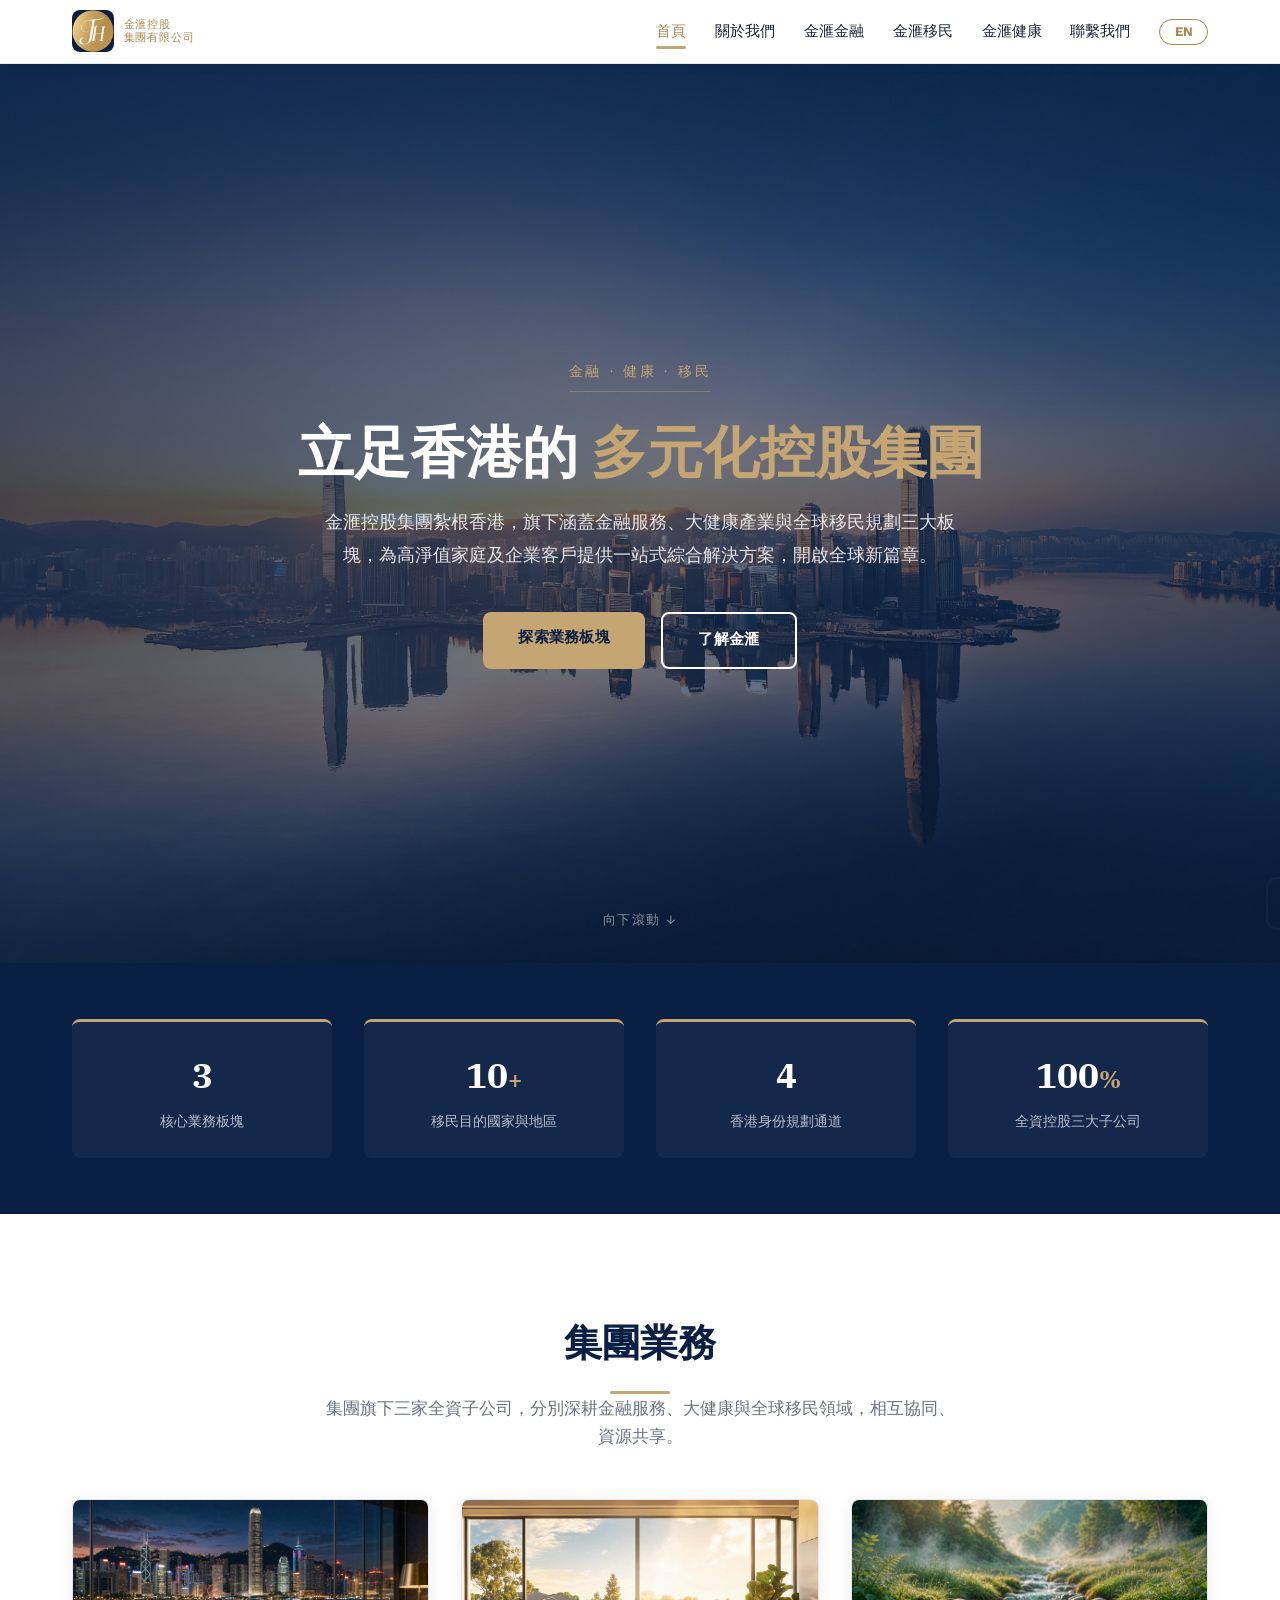
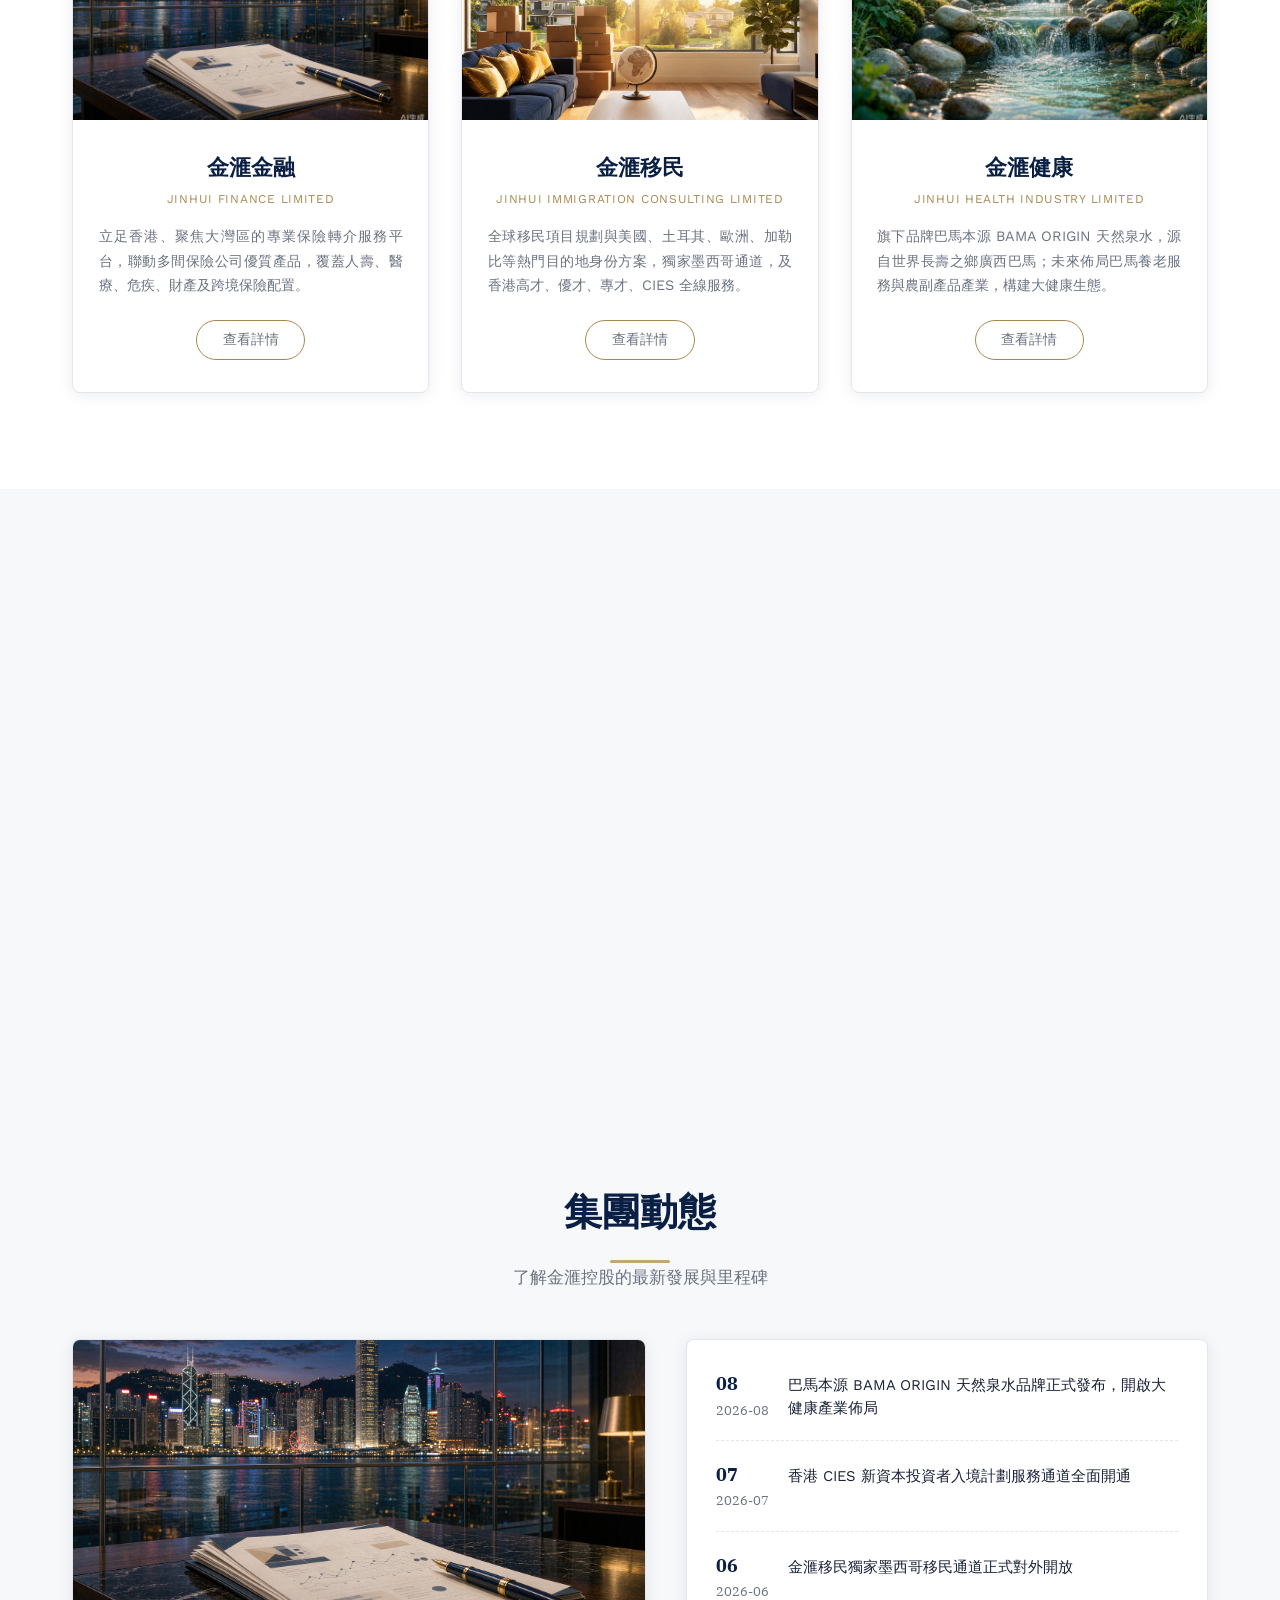
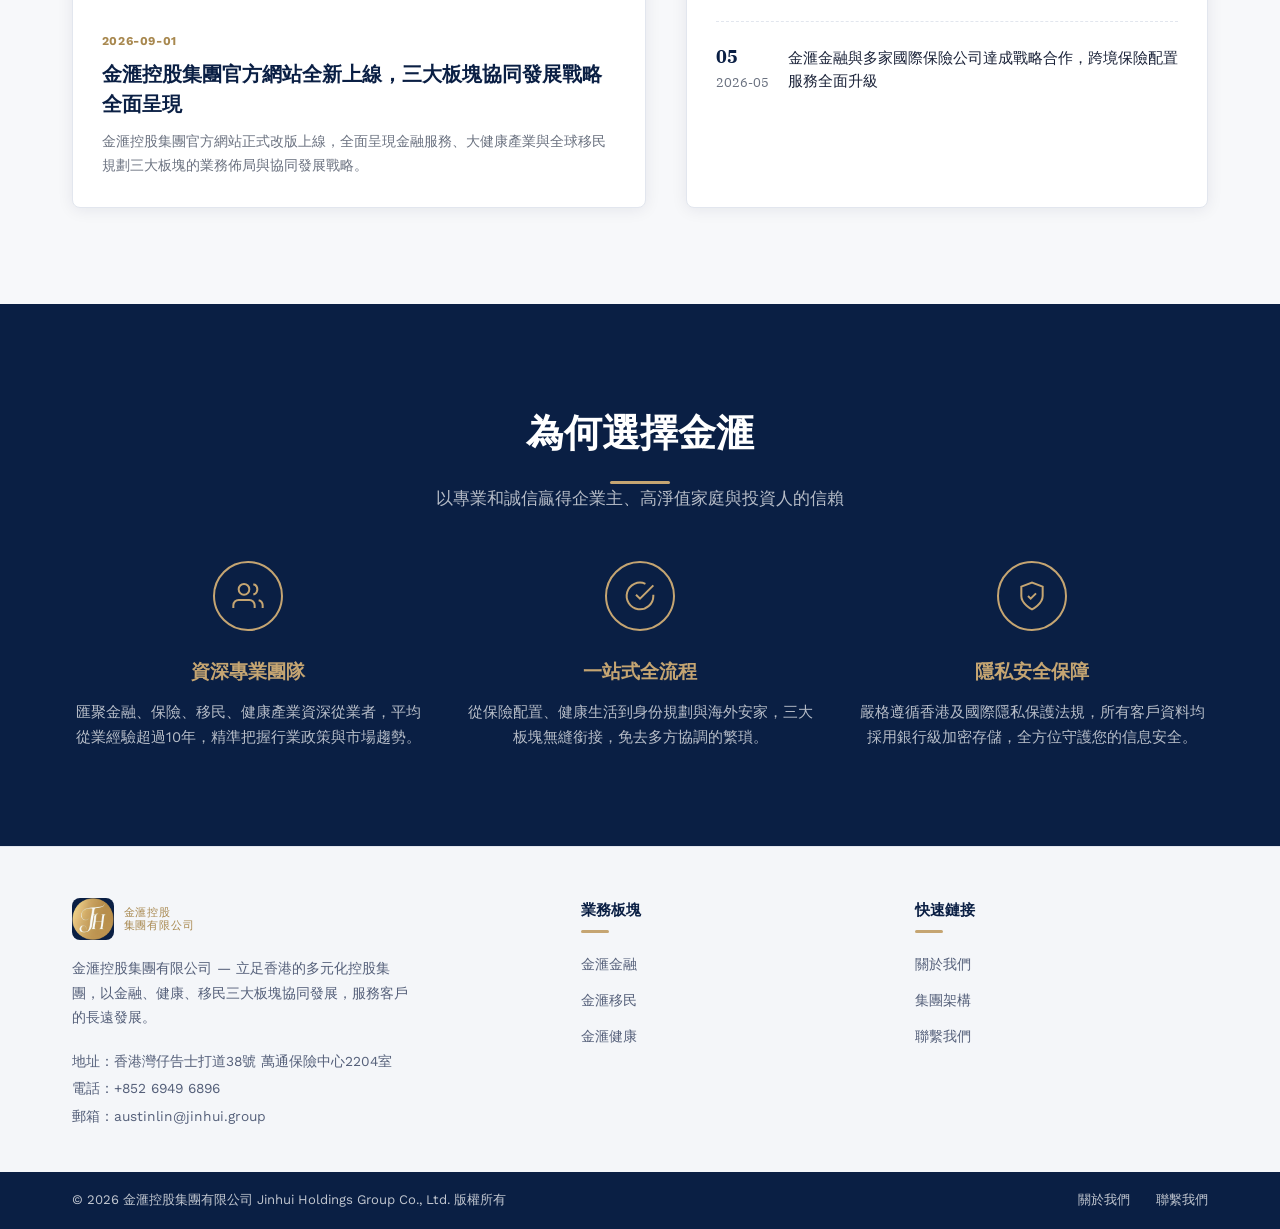
==== commit 4d48e803: "feat: 上线金滙控股官网新版部署包 - 用 13-jinhuihealth 的部署包全量替换站点文件 - 新增 404 页、本地字体、首页/金融/联系页新配图 - 自定义域名改为 www.jinh" ====
--- a/index.html
+++ b/index.html
@@ -6,8 +6,8 @@
 <title>金滙控股集團有限公司 Jinhui Holdings Group Co., Ltd</title>
 <meta name="description" content="金滙控股集團 — 立足香港的多元化控股集團，業務涵蓋金融服務、大健康產業與全球移民規劃三大板塊。" data-page-node-id="toqdz9mCPN5pNHMseSNE9O">
 <link rel="stylesheet" href="css/style.css" data-page-node-id="P69vdYE9tVbKrs77aWZ13M">
-<link rel="icon" type="image/png" sizes="32x32" href="assets/favicon-32.png">
-<link rel="icon" type="image/png" sizes="64x64" href="assets/favicon-64.png">
+<link rel="icon" type="image/png" sizes="32x32" href="assets/favicon-32.png?v=3">
+<link rel="icon" type="image/png" sizes="64x64" href="assets/favicon-64.png?v=3">
 <link rel="apple-touch-icon" href="assets/apple-touch-icon.png">
 </head>
 <body data-page-node-id="xwM1LzNZAEJGOUsFLOiJhd">
@@ -15,7 +15,7 @@
 <nav id="navbar" data-page-node-id="5AGAqA4NEm65fIRV4eqYa8">
   <div class="nav-inner" data-page-node-id="Q4SFG142i09sMaBSEH30yJ">
     <a href="index.html" class="logo" data-page-node-id="TWxOGmI8LuBp9HWwwAEkdD">
-      <div class="logo-icon" data-page-node-id="tERaWAt8GdGIelnK71XPI1"><img src="assets/logo-emblem.png" alt="JH"></div>
+      <div class="logo-icon" data-page-node-id="tERaWAt8GdGIelnK71XPI1"><img src="assets/logo-emblem.png?v=3" alt="JH"></div>
       <div class="logo-text" data-page-node-id="d1RWGmSPQUZA1JxnPerfBv">
         <span data-zh="金滙控股" data-en="Jinhui Holdings" data-page-node-id="Bzpf0Xbw1pGz30rTTZ1tq6">金滙控股</span>
         <span data-zh="集團有限公司" data-en="GROUP CO., LIMITED" data-page-node-id="AAqKoHzroIvZ4HREJlAhbs">集團有限公司</span>
@@ -104,8 +104,8 @@
         <div class="sector-body" data-page-node-id="Cgykhw0Xw9itpWY9iPxzl4">
           <h3 data-zh="金滙移民" data-en="Jinhui Immigration" data-page-node-id="Ymtaw6gbagv5w7k0Mv1LCH">金滙移民</h3>
           <div class="sub-en" data-page-node-id="i6byFl2073P3ecz8GuIFcE">JINHUI IMMIGRATION CONSULTING LIMITED</div>
-          <p data-zh="全球移民項目規劃與美國、土耳其、歐洲、加勒比等熱門目的地身份方案，獨家墨西哥、玻利維亞通道，及香港高才、優才、專才、CIES 全線服務。" data-en="Global immigration programs covering the US, Turkey, Europe, and the Caribbean, exclusive Mexico and Bolivia routes, plus full Hong Kong talent schemes including Top Talent, QMAS, ASM, and CIES." data-page-node-id="s7InoSVVQzlAoW70C5ISgI">
-            全球移民項目規劃與美國、土耳其、歐洲、加勒比等熱門目的地身份方案，獨家墨西哥、玻利維亞通道，及香港高才、優才、專才、CIES 全線服務。
+          <p data-zh="全球移民項目規劃與美國、土耳其、歐洲、加勒比等熱門目的地身份方案，獨家墨西哥通道，及香港高才、優才、專才、CIES 全線服務。" data-en="Global immigration programs covering the US, Turkey, Europe, and the Caribbean, an exclusive Mexico route, plus full Hong Kong talent schemes including Top Talent, QMAS, ASM, and CIES." data-page-node-id="s7InoSVVQzlAoW70C5ISgI">
+            全球移民項目規劃與美國、土耳其、歐洲、加勒比等熱門目的地身份方案，獨家墨西哥通道，及香港高才、優才、專才、CIES 全線服務。
           </p>
           <span class="sector-btn" data-zh="查看詳情" data-en="View Details" data-page-node-id="k8TUFlTsZr4lQ99GOvFjaL">查看詳情</span>
         </div>
@@ -176,7 +176,7 @@
         </a>
         <a href="javascript:void(0);" class="news-item" data-page-node-id="9iuDvQvbFfPLmd2ukWo4gD">
           <span class="news-item-date" data-page-node-id="CDNGf6cOjZqmou4IRVtUyG"><b data-page-node-id="yDwF8fW3l9mVZyumf0Fj66">06</b>2026-06</span>
-          <span class="news-item-title" data-zh="金滙移民獨家墨西哥、玻利維亞移民通道正式對外開放" data-en="Exclusive Mexico and Bolivia Immigration Channels Now Open to Clients" data-page-node-id="iRN3bCgGiLJolpQE1PZTUA">金滙移民獨家墨西哥、玻利維亞移民通道正式對外開放</span>
+          <span class="news-item-title" data-zh="金滙移民獨家墨西哥移民通道正式對外開放" data-en="Exclusive Mexico Immigration Channel Now Open to Clients" data-page-node-id="iRN3bCgGiLJolpQE1PZTUA">金滙移民獨家墨西哥移民通道正式對外開放</span>
         </a>
         <a href="javascript:void(0);" class="news-item" data-page-node-id="yYhlQ6aZZdKlkqHxqkUItR">
           <span class="news-item-date" data-page-node-id="iYoGXxFk5p9U7of5sAE0YE"><b data-page-node-id="uBoG4JvsFukRU1pP0WEkOE">05</b>2026-05</span>
@@ -227,25 +227,12 @@
   </div>
 </section>
 
-<!-- CTA -->
-<section class="section" data-page-node-id="XtKF9kJsHwaQb6Z2EHGl3g">
-  <div class="container" data-page-node-id="ruW1hOmBC3rRGJoITSLq6Z">
-    <div class="cta-band fade-up" data-page-node-id="s9xh9gwpwE9y8RkJqgTlnq">
-      <h2 data-zh="開啟您的全球資產與生活規劃" data-en="Start Your Global Planning Today" data-page-node-id="ok16pkutKDmE1TdTrZYF1f">開啟您的全球資產與生活規劃</h2>
-      <p data-zh="無論財富保障、健康生活還是身份規劃，金滙控股為您提供專業、透明、定制化的一站式服務。" data-en="Whether wealth protection, healthy living, or identity planning — Jinhui provides professional, transparent, tailored one-stop services." data-page-node-id="Ub1o7n1KvWouFQqBNnPdiL">
-        無論財富保障、健康生活還是身份規劃，金滙控股為您提供專業、透明、定制化的一站式服務。
-      </p>
-      <a href="contact.html" class="btn btn-gold" data-zh="免費諮詢" data-en="Free Consultation" data-page-node-id="O6GgKiTPhDUwGNarhDalH5">免費諮詢</a>
-    </div>
-  </div>
-</section>
-
 <footer class="site-footer" data-page-node-id="6wJ6P40ZMtrJFVUXhW81m7">
   <div class="container" data-page-node-id="1gPmoXLtdDLB2C3CIV4z9f">
     <div class="footer-grid" data-page-node-id="LXoDosQacA9jV0FZMCnRT6">
       <div class="footer-brand" data-page-node-id="7mS1cGLjbfD3vEEjnGGc0p">
         <a href="index.html" class="logo" data-page-node-id="11INyiksBIba1qDjZ0zVW1">
-          <div class="logo-icon" data-page-node-id="EhyXKMBhINTeoEjXiX3zAJ"><img src="assets/logo-emblem.png" alt="JH"></div>
+          <div class="logo-icon" data-page-node-id="EhyXKMBhINTeoEjXiX3zAJ"><img src="assets/logo-emblem.png?v=3" alt="JH"></div>
           <div class="logo-text" data-page-node-id="4GHTHCRJrOjq4HRS2c5Fvr">
             <span data-zh="金滙控股" data-en="Jinhui Holdings" data-page-node-id="XmeA8dtMDcb672ee9XX6Tj">金滙控股</span>
             <span data-zh="集團有限公司" data-en="GROUP CO., LIMITED" data-page-node-id="JUsMBbR18bnGWPF7FbLDeu">集團有限公司</span>
--- a/css/style.css
+++ b/css/style.css
@@ -527,7 +527,6 @@
   box-shadow: var(--shadow-lg);
 }
 .product-visual .bottle { font-size: 4rem; margin-bottom: 1rem; filter: drop-shadow(0 12px 18px rgba(0,0,0,0.35)); }
-.product-visual .product-photo { width: 100%; border-radius: var(--radius); display: block; margin-bottom: 1.6rem; box-shadow: 0 10px 32px rgba(0,0,0,0.35); }
 .product-visual h3 { font-family: var(--font-serif); font-size: 1.9rem; letter-spacing: 0.15em; color: var(--white); }
 .product-visual .sub { color: #9fd8cc; font-size: 0.8rem; letter-spacing: 0.2em; margin-bottom: 1.5rem; text-transform: uppercase; }
 .ph-cards { display: grid; grid-template-columns: repeat(3, 1fr); gap: 0.9rem; margin-top: 1.6rem; }
